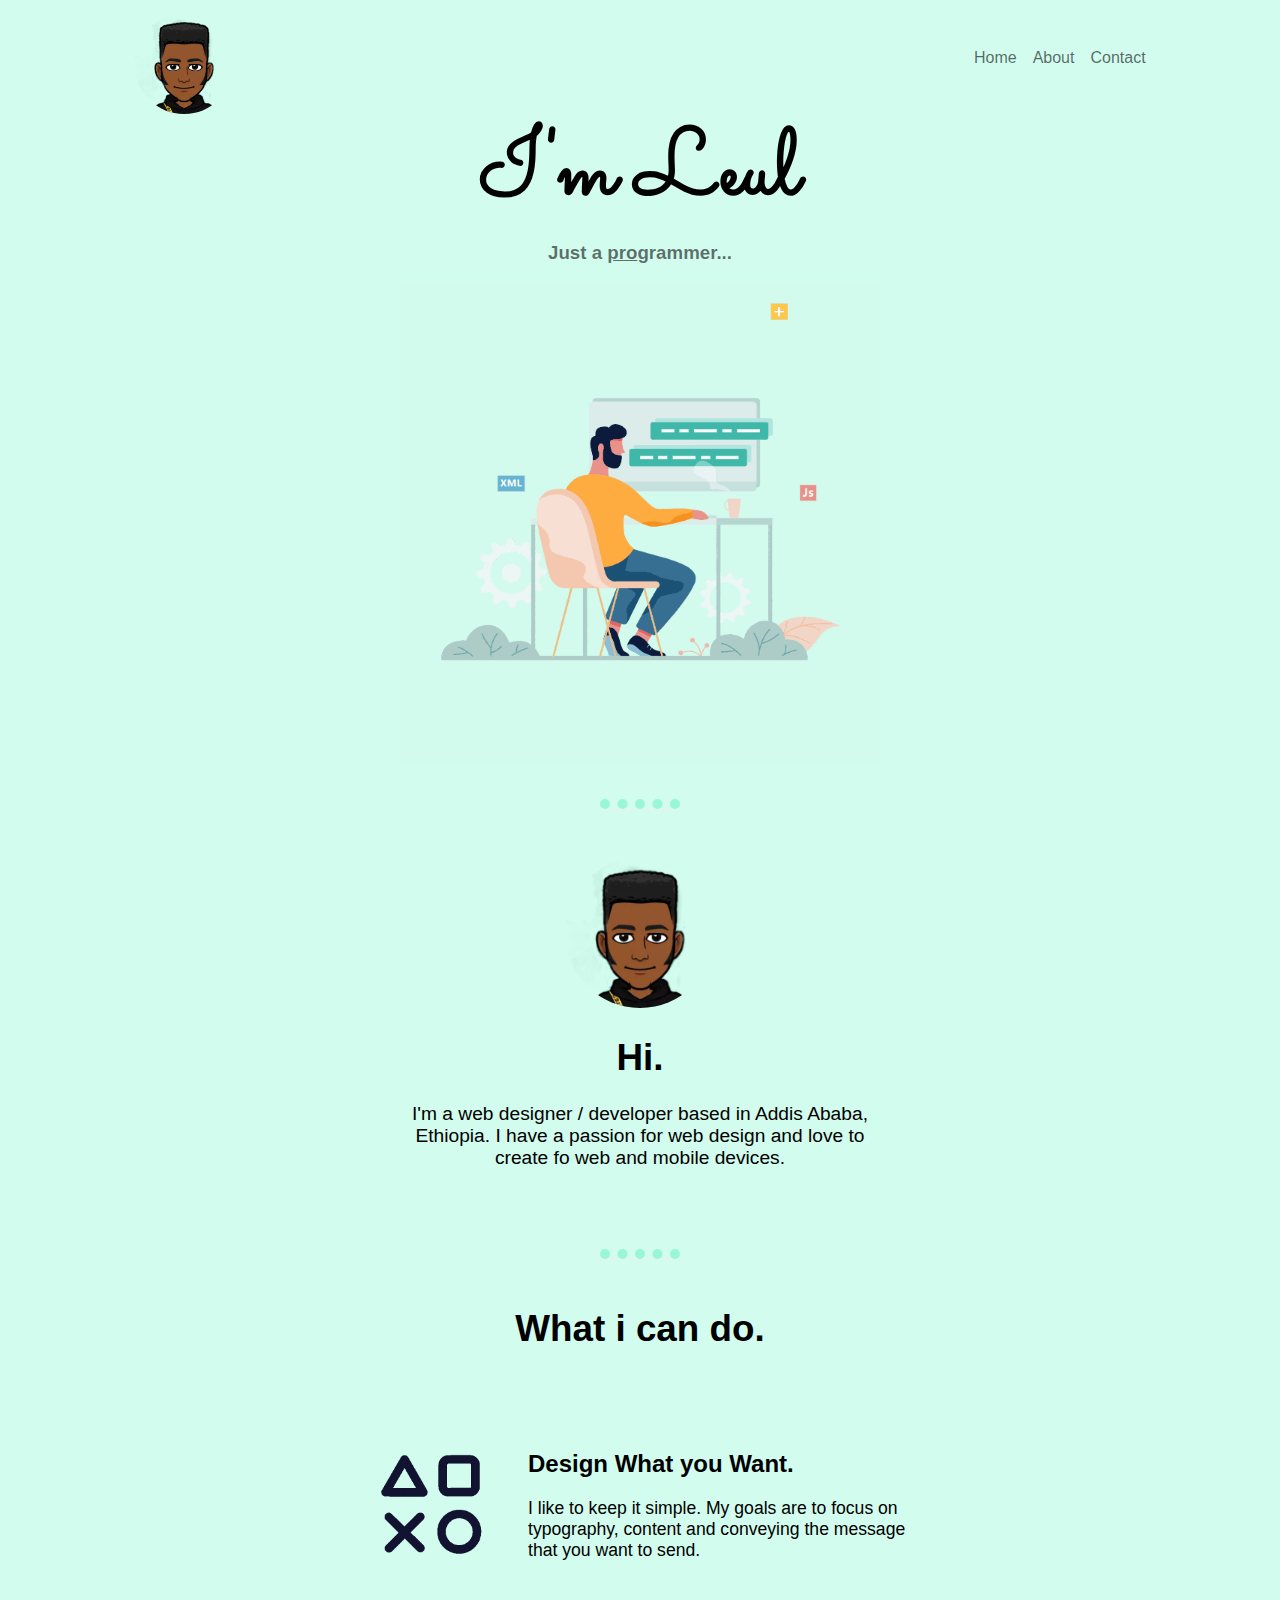
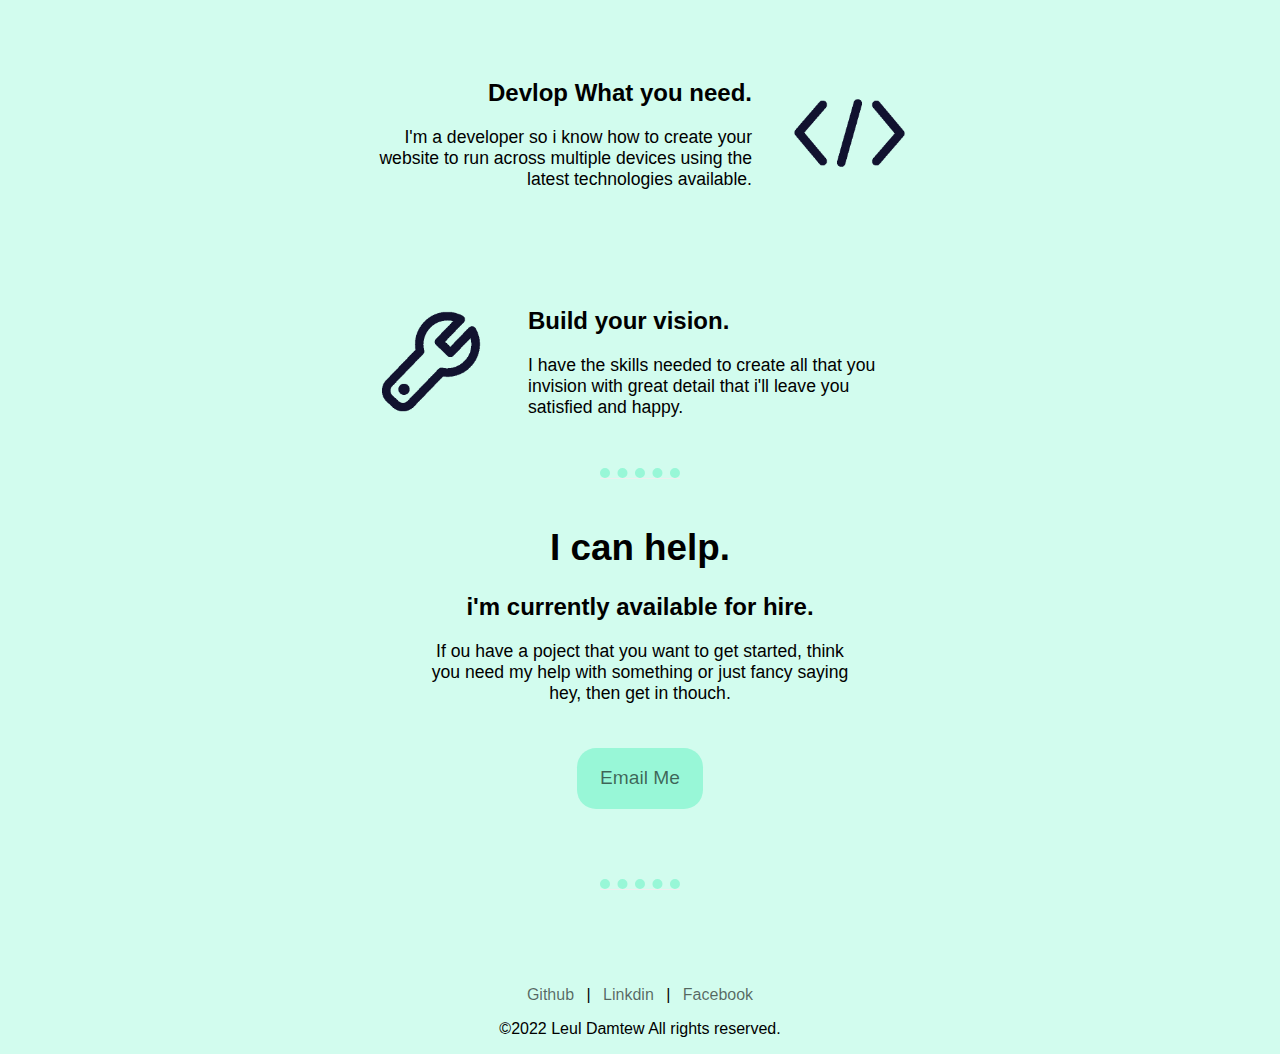
==== index.html @ c2e55e2e "fix text alignments" ====
<!DOCTYPE html>
<html lang="en">
  <head>
    <meta charset="utf-8" />
    <meta name="viewport" content="width=device-width, initial-scale=1.0" />
    <meta
      name="google-site-verification"
      content="QdpVJUfgln_Gdd2SexXveYf1xiCQ2ECX9qCUxyMStCs"
    />
    <meta name="description" content="Leul damtew" />
    <meta name="description" content="Portfolio" />
    <link rel="shortcut icon" href="assets/images/avatar.png" type="image/x-icon" />
    <title>Leul D.</title>
    <!-- Google Fonts -->
    <link
      href="https://fonts.googleapis.com/css2?family=Sacramento&display=block"
      rel="stylesheet"
    />
    <link rel="stylesheet" href="css/styles.css" />
  </head>

  <body>
    <header id="home">
      <nav class="navbar">
        <a class="logo" href="#about"
          ><img
            class="avatar"
            src="assets/images/avatar.webp"
            alt="Avatar Image"
            width="100"
            height="100"
        /></a>
        <div class="menu-icon">
          <img id="toggle" src="assets/icons/menu.svg" alt="Menu icon" />
        </div>

        <div class="nav-menu">
          <ul class="nav-links">
            <li class="nav-link"><a href="#home">Home</a></li>
            <li class="nav-link"><a href="#about">About</a></li>
            <li class="nav-link"><a href="#contact">Contact</a></li>
          </ul>
        </div>
        <!-- Mobile navigation -->
        <div class="mobile-menu">
          <img class="close" src="assets/icons/close.svg" alt="Close menu icon" />
          <ul>
            <li class="nav-link"><a tabindex="-1" href="#home">Home</a></li>
            <li class="nav-link"><a tabindex="-1" href="#about">About</a></li>
            <li class="nav-link"><a tabindex="-1" href="#contact">Contact</a></li>
          </ul>
        </div>
      </nav>
    </header>
    <div class="scroll-up">
      <a href="#home">
        <svg xmlns="http://www.w3.org/2000/svg" viewBox="0 0 448 512">
          <!--! Font Awesome Pro 6.0.0 by @fontawesome - https://fontawesome.com License - https://fontawesome.com/license (Commercial License) Copyright 2022 Fonticons, Inc. -->
          <path
            d="M384 32H64C28.65 32 0 60.65 0 96v320c0 35.34 28.65 64 64 64h320c35.35 0 64-28.66 64-64V96C448 60.65 419.3 32 384 32zM349.1 305.6C346.2 314.3 337.5 320 328 320h-208c-9.531 0-18.19-5.656-22-14.41C94.19 296.8 95.91 286.7 102.4 279.7l104-112c9.125-9.75 26.06-9.75 35.19 0l104 112C352.1 286.7 353.8 296.8 349.1 305.6z"
          /></svg
      ></a>
    </div>
    <div class="main">
      <section id="intro">
        <h1 class="title">I'm Leul</h1>
        <h3 class="sub-title">Just a <span class="pro">pro</span>grammer...</h3>
        <div data-aos="fade">
          <img
            class="p-anim"
            src="assets/animations/pro.gif"
            alt="Programmer Animation"
          />
        </div>
      </section>

      <hr />

      <section id="about">
        <img
          class="avatar"
          src="assets/images/avatar.webp"
          alt="Avatar Image"
          width="150"
        />
        <h1>Hi.</h1>
        <p>
          I'm a web designer / developer based in Addis Ababa, Ethiopia. I have a
          passion for web design and love to create fo web and mobile devices.
        </p>
      </section>
      <hr />
      <section id="sevices">
        <h1>What i can do.</h1>
        <div class="card">
          <img
            class="card-img"
            src="assets/animations/create.gif"
            alt="Design icon"
          />
          <div class="cad-info">
            <h2>Design What you Want.</h2>
            <p class="card-desc">
              I like to keep it simple. My goals are to focus on typography, content
              and conveying the message that you want to send.
            </p>
          </div>
        </div>

        <div class="card reverse">
          <img
            class="card-img"
            src="assets/animations/code.gif"
            alt="Develop icon"
          />
          <div class="cad-info">
            <h2>Devlop What you need.</h2>
            <p class="card-desc">
              I'm a developer so i know how to create your website to run across
              multiple devices using the latest technologies available.
            </p>
          </div>
        </div>
        <div class="card">
          <img
            class="card-img"
            src="assets/animations/design.gif"
            alt="Design icon"
          />
          <div class="cad-info">
            <h2>Build your vision.</h2>
            <p class="card-desc">
              I have the skills needed to create all that you invision with great
              detail that i'll leave you satisfied and happy.
            </p>
          </div>
        </div>
      </section>

      <hr />

      <section id="contact">
        <h1>I can help.</h1>
        <h2>i'm currently available for hire.</h2>
        <p>
          If ou have a poject that you want to get started, think you need my help
          with something or just fancy saying hey, then get in thouch.
        </p>
        <button class="e-btn">
          <a href="mailto:leuldamtew@yahoo.com">Email Me</a>
        </button>
      </section>
    </div>

    <hr />

    <!-- Footer -->
    <footer id="footer">
      <a href="https://github.com/unkld" target="_blank">Github</a> |
      <a href="https://linkedin.com/in/leul-damtew-unkld" target="_blank">Linkdin</a>
      |
      <a href="https://facebook.com/leul.damtew" target="_blank">Facebook</a>
      <p>©2022 <span>Leul Damtew</span> All rights reserved.</p>
    </footer>
    <script src="app.js"></script>
  </body>
</html>
---- css/styles.css ----
html {
  scroll-behavior: smooth;
  overflow-x: hidden;
}
body {
  font-family: sans-serif;
  background-color: #d2fcee;
  text-align: center;
}
body::-webkit-scrollbar {
  width: 0.6rem;
}

body::-webkit-scrollbar-track {
  background: #1e1e24;
}

body::-webkit-scrollbar-thumb {
  background: #00fca8;
  border-radius: 10px;
}
a {
  text-decoration: none;
  color: #00000097;
}
h1 {
  font-size: 2.3rem;
}
hr {
  border-top: #98f7d7 10px dotted;
  border-left: 0;
  border-right: 0;
  width: 5rem;
  margin: 2em auto 3em;
}

.scroll-up {
  position: fixed;
  display: none;
  bottom: 2em;
  right: 2em;
  width: 2.5rem;
  height: 2.5rem;
  background-color: #d2fcee;
}

/* Header Styles */

.logo {
  margin-top: 1em;
}
.navbar {
  display: flex;
  background-color: #d2fcee;
  justify-content: space-between;
  align-items: center;
  max-width: 80%;
  margin: 0 auto;
  height: 11vh;
}

.nav-links {
  list-style: none;
  display: flex;
  gap: 1em;
}

.nav-link {
  font-weight: 500;
}
.nav-link a:hover {
  color: #30ad84;
}
.menu-icon {
  display: none;
  width: 40px;
  height: 40px;
  cursor: pointer;
}
.mobile-menu {
  position: fixed;
  display: flex;
  flex-direction: column;
  background-color: #d2fcee;
  width: 0;
  right: 0;
  top: 0;
  height: 100%;
  transition: 0.5s;
}
.mobile-menu ul {
  list-style: none;
  padding-left: 5%;
  margin-top: 5em;
}

.mobile-menu li {
  padding-top: 1.2em;
  font-size: larger;
  font-weight: bold;
}
.mobile-menu a {
  color: black;
}
.close {
  position: absolute;
  width: 25%;
  right: 1em;
  top: 1.3em;
  cursor: pointer;
}
.avatar {
  background-color: #d2fcee;
  border-radius: 100%;
}
/* Intro Section styles */

.title {
  font-family: "Sacramento", cursive;
  font-size: 5.8rem;
  margin: 0;
}

.sub-title {
  /* font-family: "Ubuntu", sans-serif; */
  margin-top: 0;
  color: #00000090;
}
.pro {
  text-decoration: underline;
}

.p-anim {
  width: 30em;
}

/* About Section styles */
#about {
  margin: 2em 0 5em;
}

#about p {
  width: 25em;
  margin: 0.3em auto 0;
  font-size: 1.2rem;
}

/* Services Section */

.card {
  display: flex;
  align-items: center;
  justify-content: center;
  gap: 2rem;
  margin-top: 5em;
  text-align: start;
}
.reverse {
  flex-direction: row-reverse;
  text-align: end;
}
.card-img {
  width: 8.2rem;
}
.card-desc {
  width: 22em;
  font-size: 1.1rem;
}

/* contact section styles */

#contact {
  margin: 0em auto 2em;
}

#contact p {
  width: 25em;
  margin: 0.3em auto 0;
  font-size: 1.1rem;
  margin-bottom: 2.5em;
}
.e-btn {
  background-color: #98f7d7;
  padding: 1em 1.2em;
  font-size: 1.2rem;
  border-radius: 1em;
  border-style: unset;
  cursor: pointer;
  margin-bottom: 2em;
}

/* Footer styles */
footer {
  margin: 6em 0 0;
}
footer a {
  margin: 0.5em 0.5em 0;
}
footer a:hover {
  color: #00fca8;
}

@media only screen and (max-width: 900px) {
  .nav-menu {
    display: none;
  }
  .mobile-menu {
    text-align: start;
  }
  .menu-icon {
    display: block;
  }
  .close {
    width: 15%;
  }
  .title {
    margin-top: 1.4em;
  }
  #about p {
    width: 70vw;
    margin: 0.3em auto 0;
    font-size: 1.2rem;
  }
}
@media only screen and (max-width: 600px) {
  h1 {
    font-size: 2em;
  }

  .title {
    font-size: 3rem;
  }
  .p-anim {
    width: 95vw;
  }
  .card {
    flex-direction: column;
    text-align: center;
  }
  .card-desc {
    max-width: 70vw;
  }
  #contact p {
    width: 75vw;
  }
  .scroll-up {
    bottom: 5em;
    width: 2rem;
    height: 2rem;
  }
}
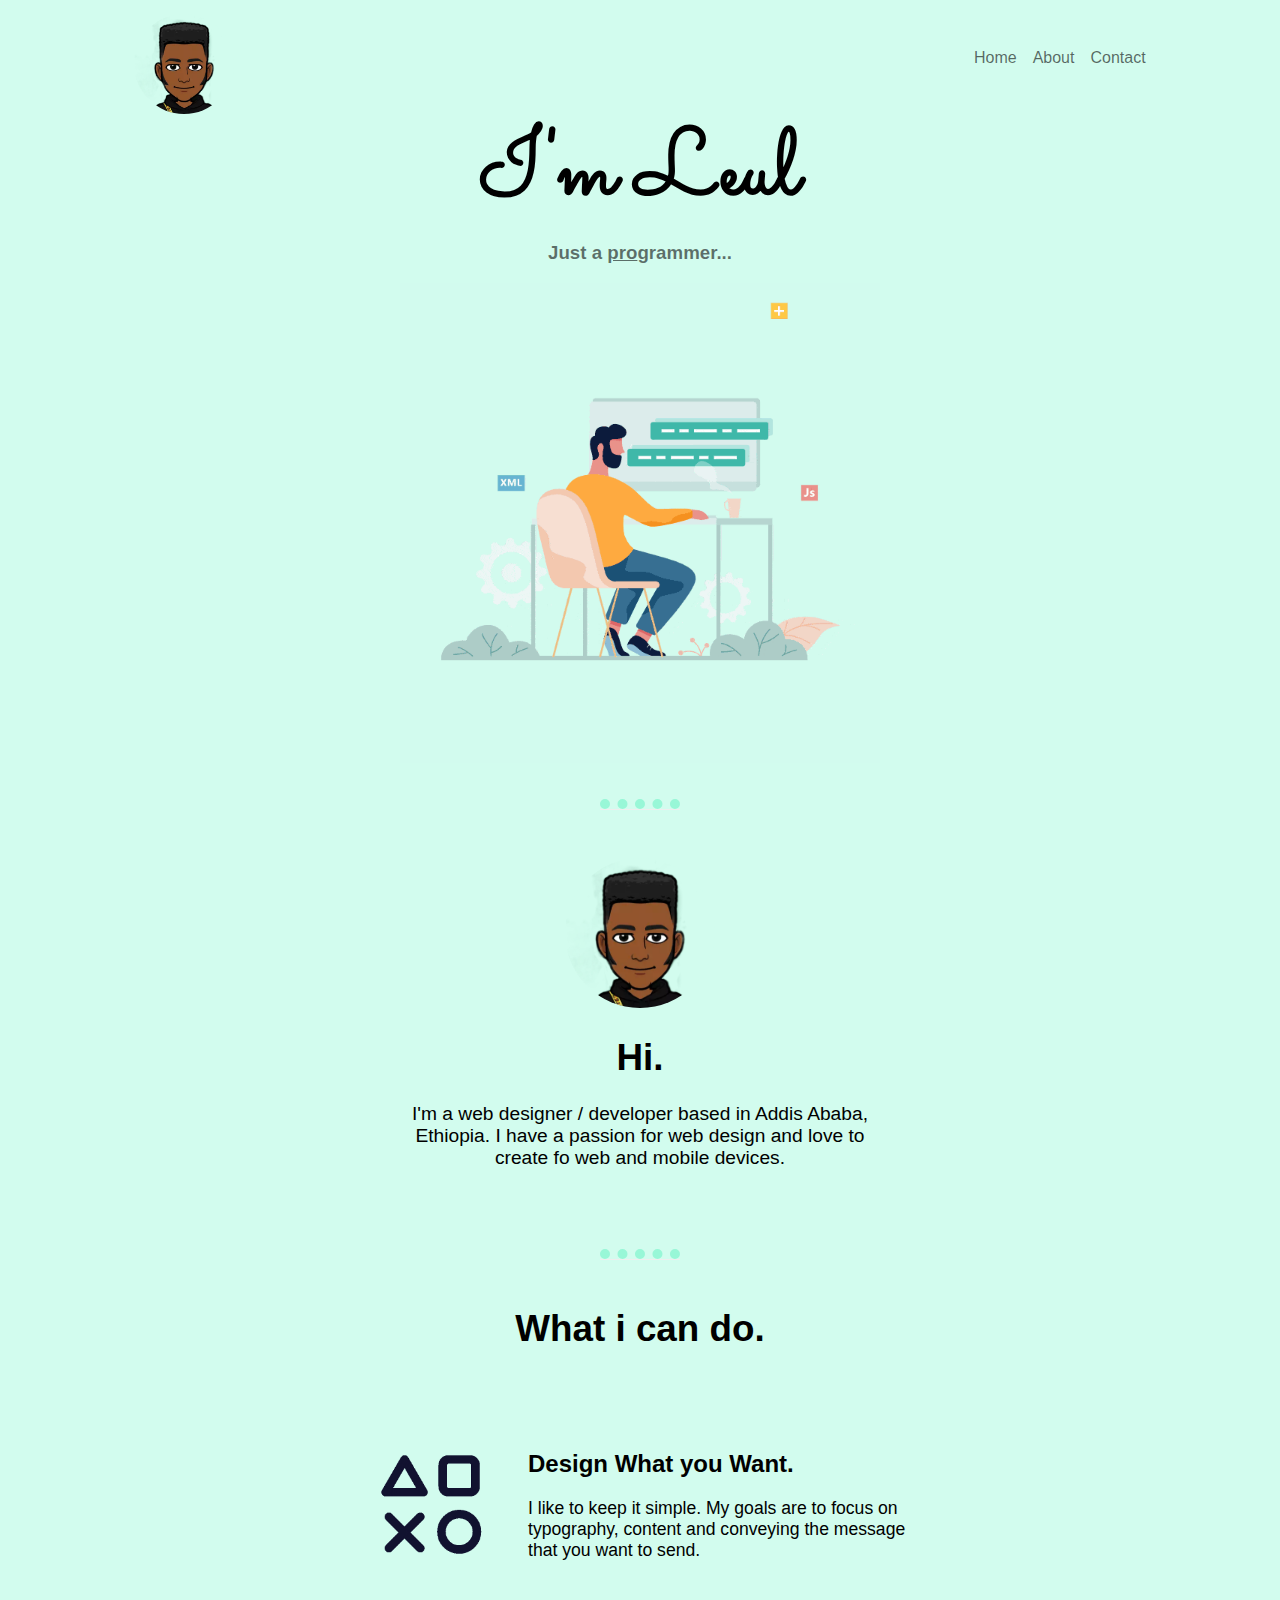
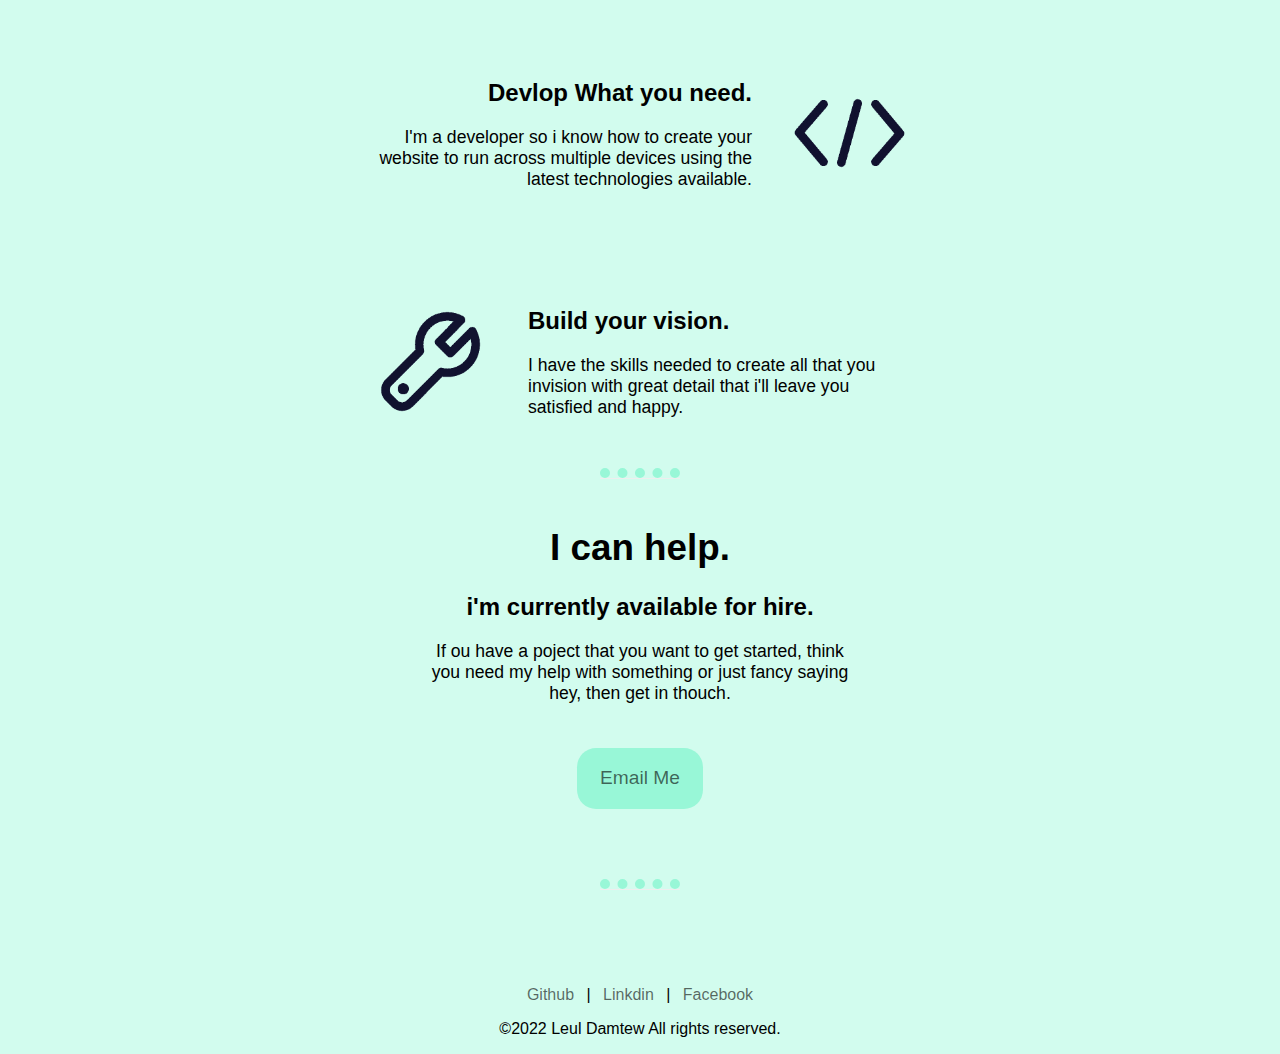
==== commit 26514d10: "fix favicon icon" ====
--- a/index.html
+++ b/index.html
@@ -9,11 +9,11 @@
     />
     <meta name="description" content="Leul damtew" />
     <meta name="description" content="Portfolio" />
-    <link rel="shortcut icon" href="assets/images/avatar.png" type="image/x-icon" />
+    <link rel="shortcut icon" href="assets/images/avatar.webp" type="image/x-icon" />
     <title>Leul D.</title>
     <!-- Google Fonts -->
     <link
-      href="https://fonts.googleapis.com/css2?family=Sacramento&display=block"
+      href="https://fonts.googleapis.com/css2?family=Sacramento&display=swap"
       rel="stylesheet"
     />
     <link rel="stylesheet" href="css/styles.css" />
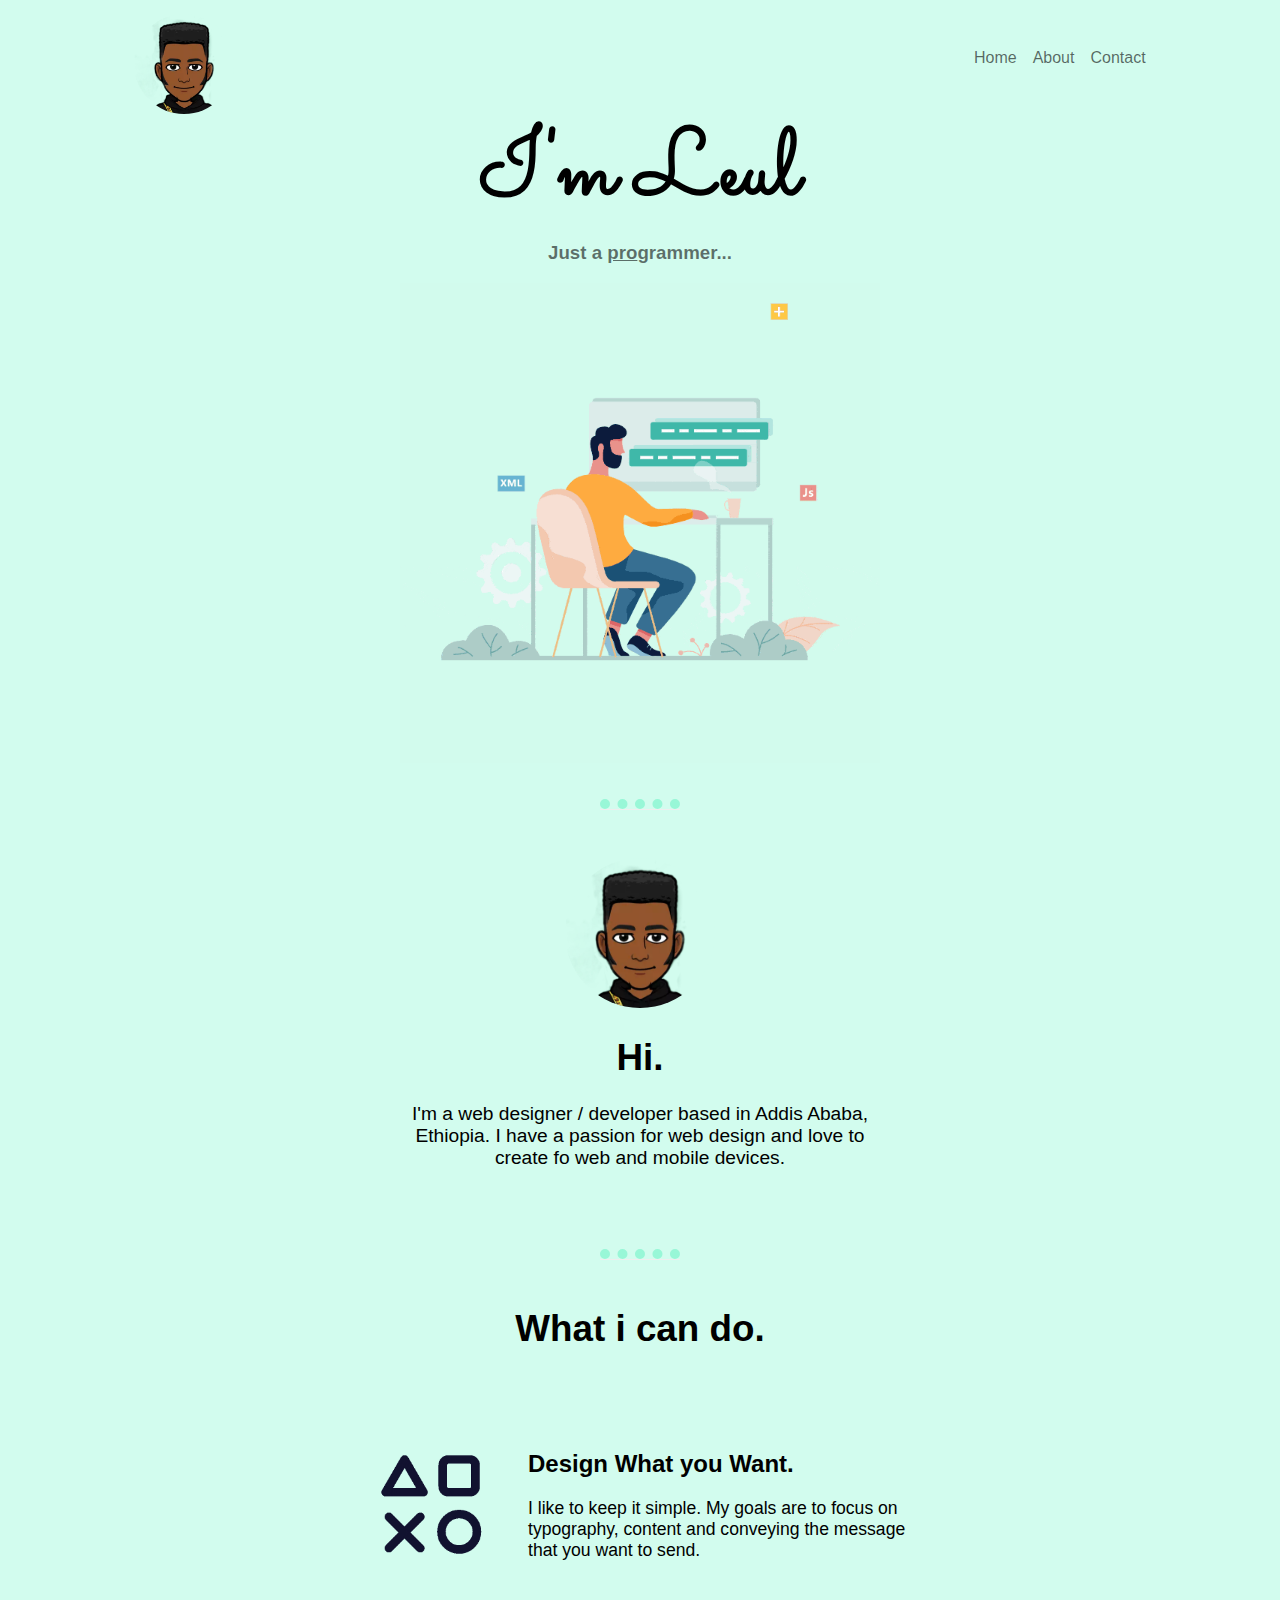
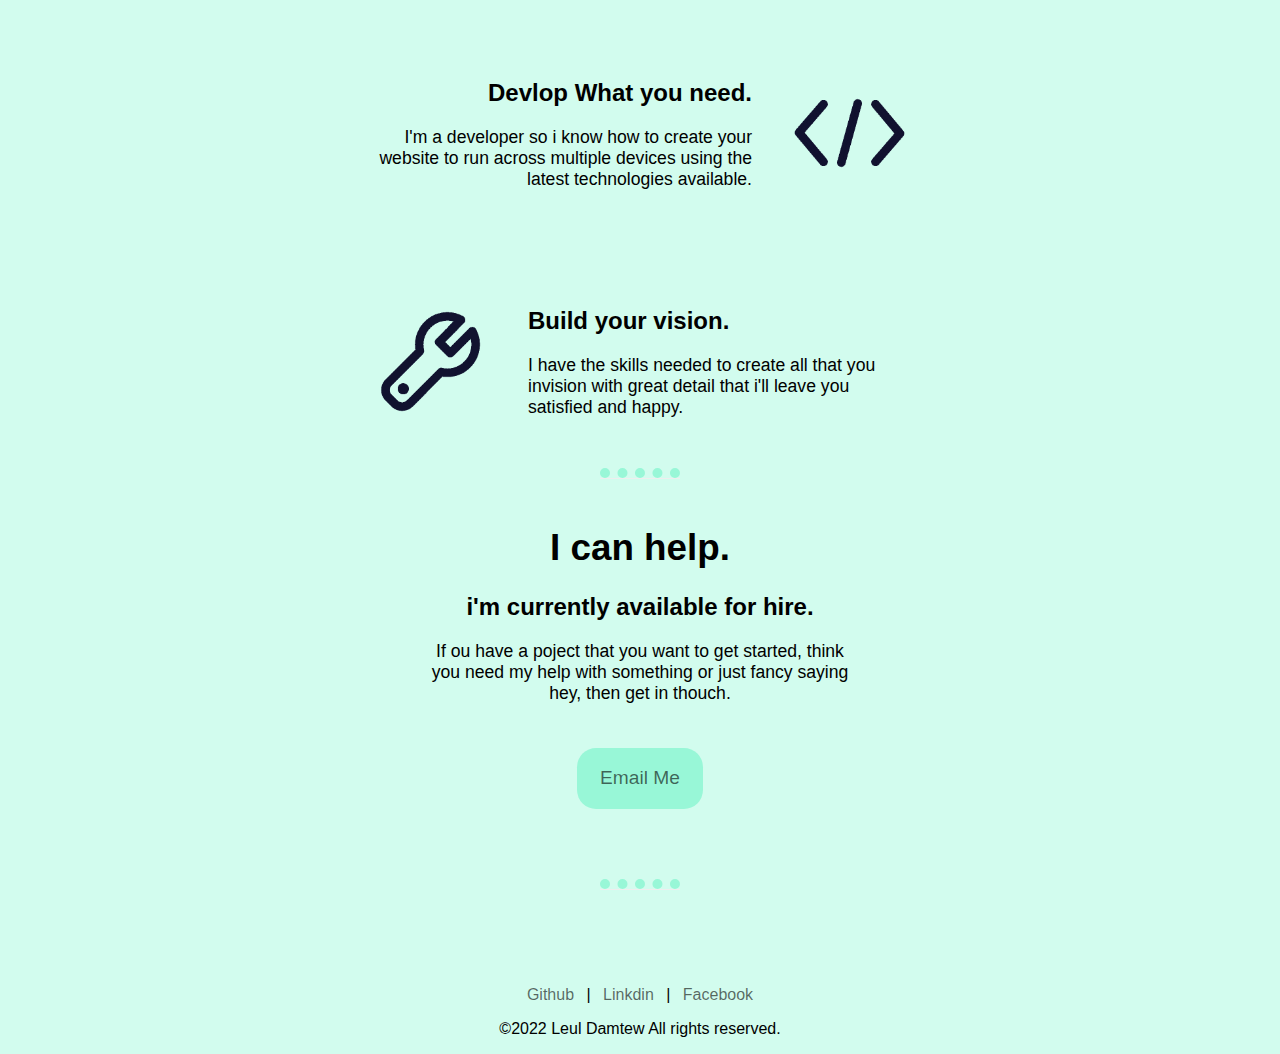
==== commit 341c2f36: "Merge branch 'main' of https://github.com/UNKLD/Portfolio" ====
--- a/index.html
+++ b/index.html
@@ -13,7 +13,7 @@
     <title>Leul D.</title>
     <!-- Google Fonts -->
     <link
-      href="https://fonts.googleapis.com/css2?family=Sacramento&display=swap"
+      href="https://fonts.googleapis.com/css2?family=Sacramento&display=block"
       rel="stylesheet"
     />
     <link rel="stylesheet" href="css/styles.css" />
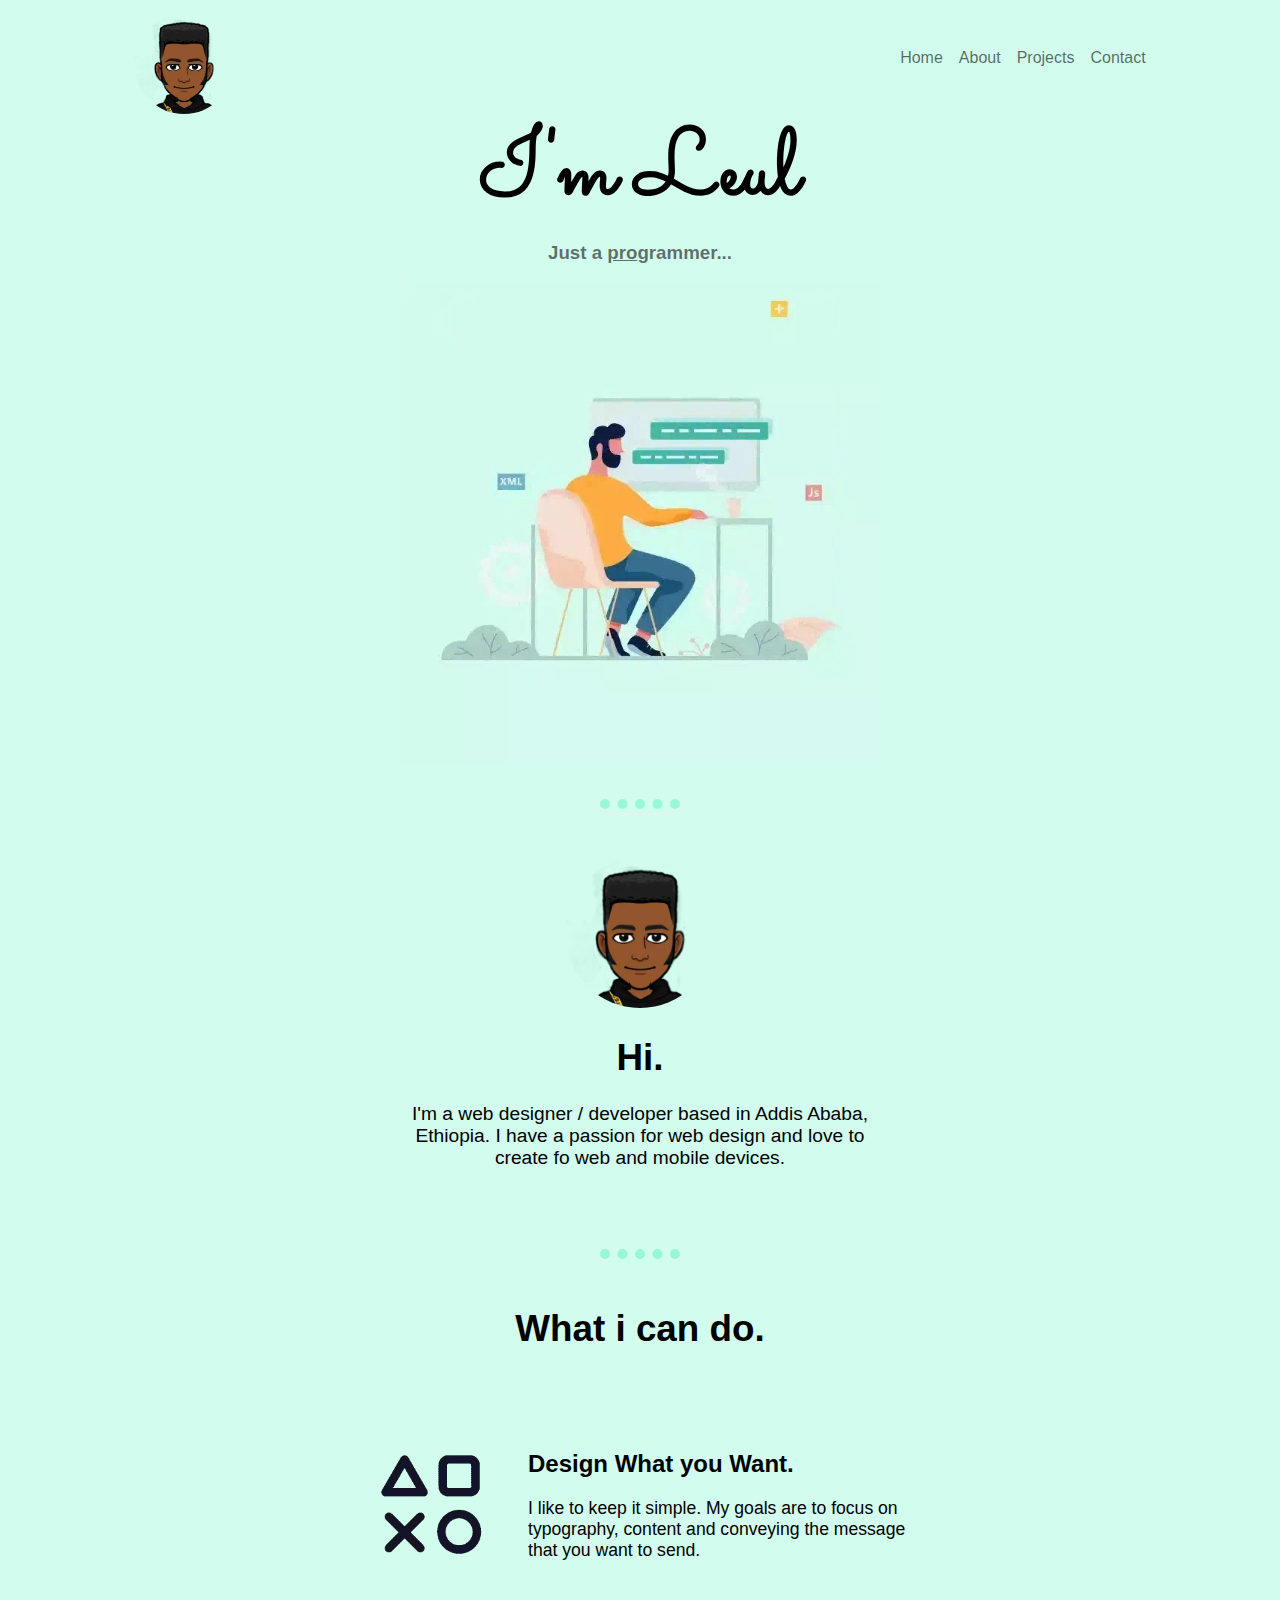
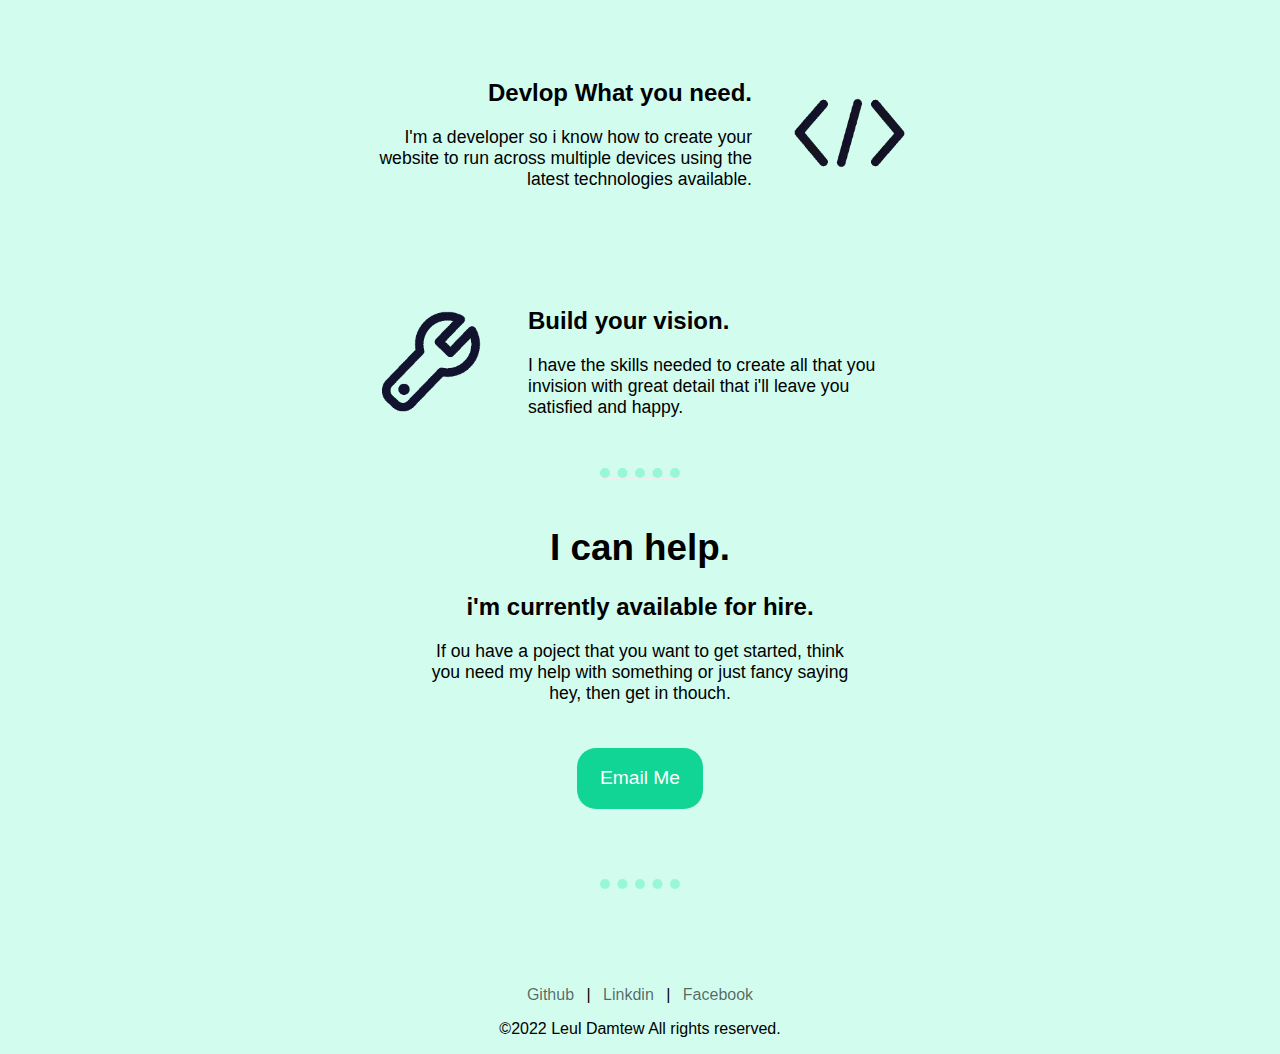
==== commit c38c3954: "optimize animations" ====
--- a/index.html
+++ b/index.html
@@ -38,6 +38,7 @@
           <ul class="nav-links">
             <li class="nav-link"><a href="#home">Home</a></li>
             <li class="nav-link"><a href="#about">About</a></li>
+            <li class="nav-link"><a href="#about">Projects</a></li>
             <li class="nav-link"><a href="#contact">Contact</a></li>
           </ul>
         </div>
@@ -47,6 +48,7 @@
           <ul>
             <li class="nav-link"><a tabindex="-1" href="#home">Home</a></li>
             <li class="nav-link"><a tabindex="-1" href="#about">About</a></li>
+            <li class="nav-link"><a tabindex="-1" href="#about">Projects</a></li>
             <li class="nav-link"><a tabindex="-1" href="#contact">Contact</a></li>
           </ul>
         </div>
@@ -68,7 +70,7 @@
         <div data-aos="fade">
           <img
             class="p-anim"
-            src="assets/animations/pro.gif"
+            src="assets/animations/pro.webp"
             alt="Programmer Animation"
           />
         </div>
@@ -95,7 +97,7 @@
         <div class="card">
           <img
             class="card-img"
-            src="assets/animations/create.gif"
+            src="assets/animations/create.webp"
             alt="Design icon"
           />
           <div class="cad-info">
@@ -110,7 +112,7 @@
         <div class="card reverse">
           <img
             class="card-img"
-            src="assets/animations/code.gif"
+            src="assets/animations/code.webp"
             alt="Develop icon"
           />
           <div class="cad-info">
--- a/css/styles.css
+++ b/css/styles.css
@@ -180,7 +180,7 @@
   margin-bottom: 2.5em;
 }
 .e-btn {
-  background-color: #98f7d7;
+  background-color: #10d594;
   padding: 1em 1.2em;
   font-size: 1.2rem;
   border-radius: 1em;
@@ -189,6 +189,11 @@
   margin-bottom: 2em;
 }
 
+.e-btn a{
+  color: white;
+
+}
+
 /* Footer styles */
 footer {
   margin: 6em 0 0;
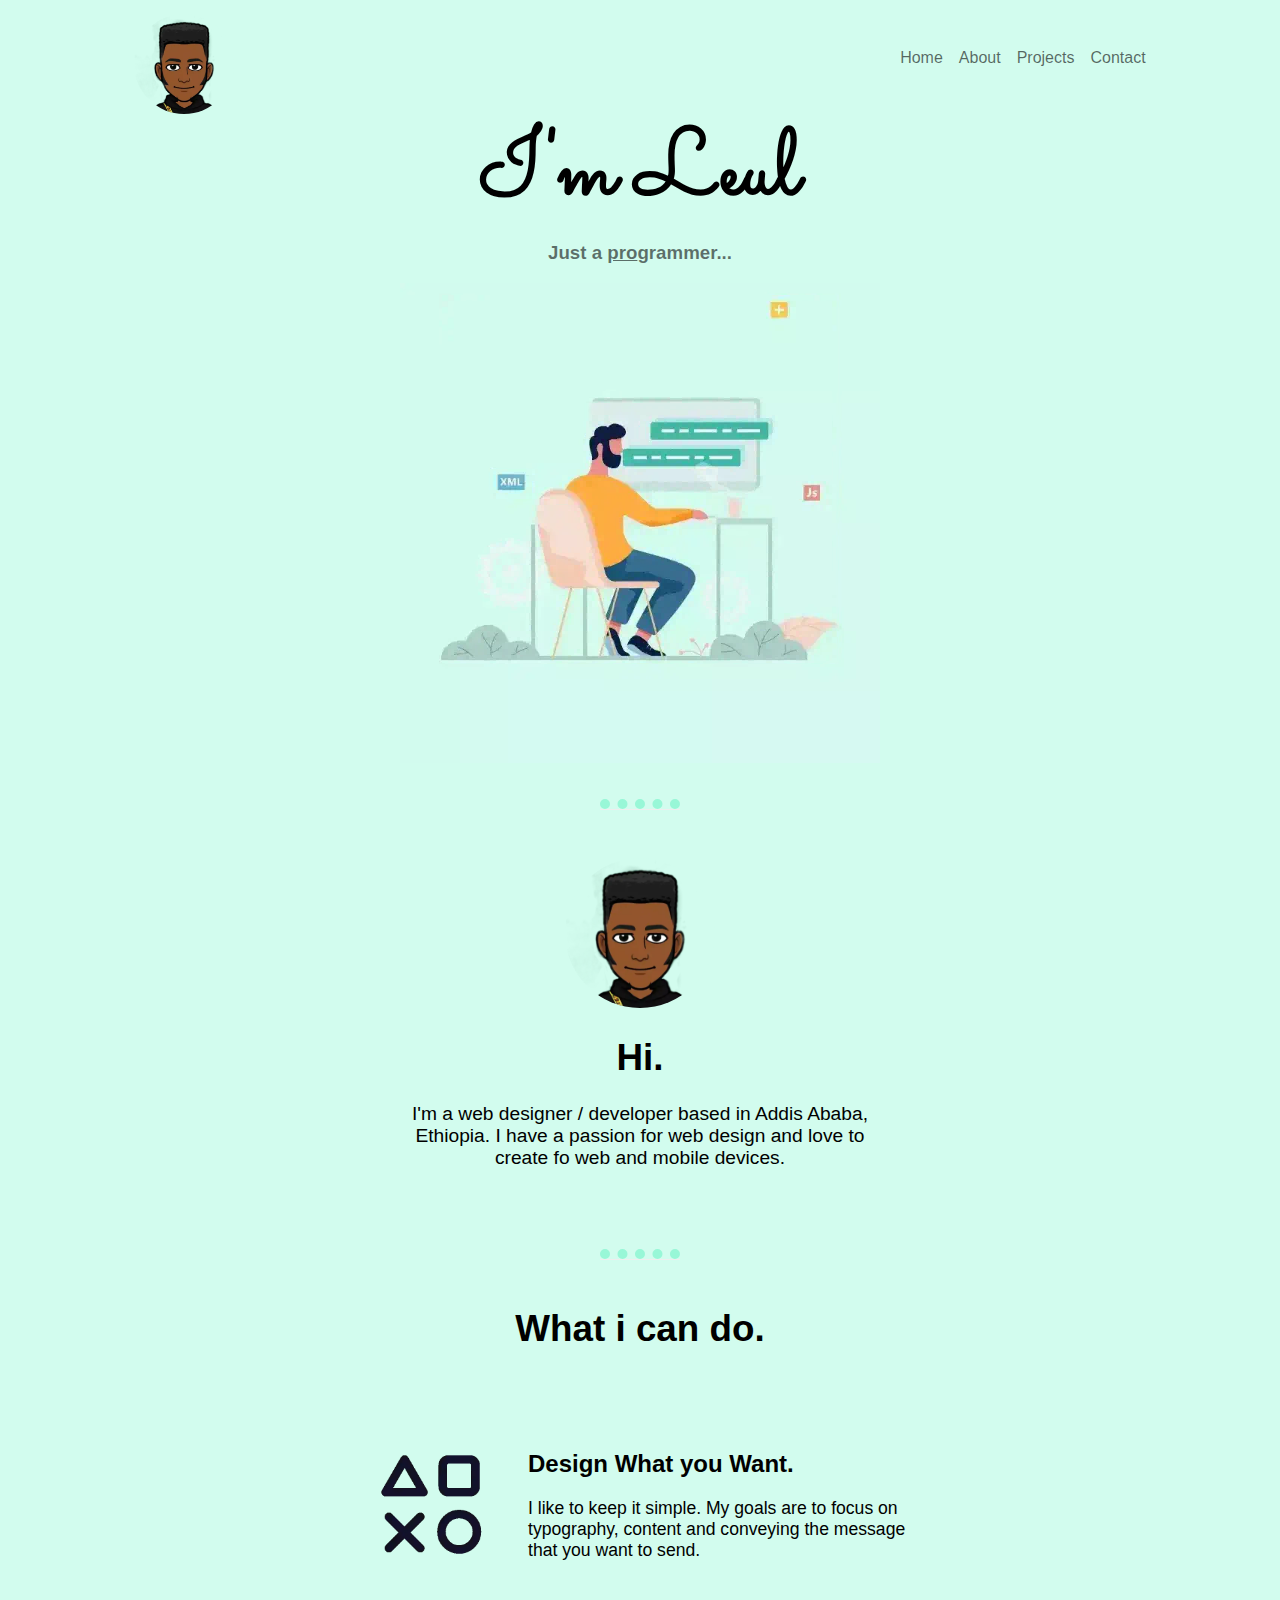
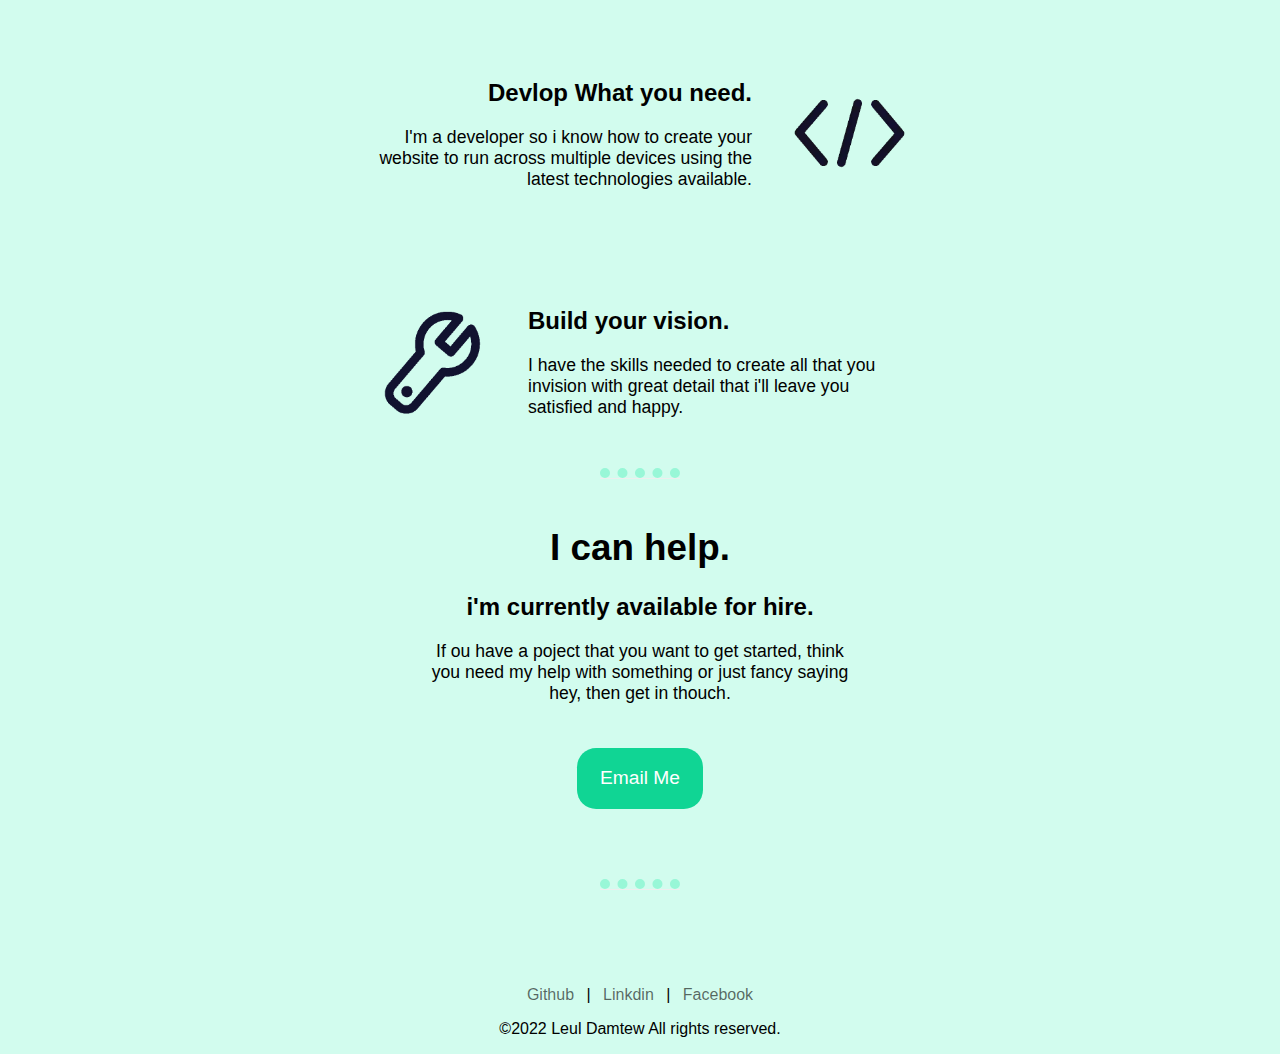
==== commit b59e1d57: "add projects page" ====
--- a/index.html
+++ b/index.html
@@ -38,7 +38,7 @@
           <ul class="nav-links">
             <li class="nav-link"><a href="#home">Home</a></li>
             <li class="nav-link"><a href="#about">About</a></li>
-            <li class="nav-link"><a href="#about">Projects</a></li>
+            <li class="nav-link"><a href="projects.html">Projects</a></li>
             <li class="nav-link"><a href="#contact">Contact</a></li>
           </ul>
         </div>
@@ -48,7 +48,9 @@
           <ul>
             <li class="nav-link"><a tabindex="-1" href="#home">Home</a></li>
             <li class="nav-link"><a tabindex="-1" href="#about">About</a></li>
-            <li class="nav-link"><a tabindex="-1" href="#about">Projects</a></li>
+            <li class="nav-link">
+              <a tabindex="-1" href="projects.html">Projects</a>
+            </li>
             <li class="nav-link"><a tabindex="-1" href="#contact">Contact</a></li>
           </ul>
         </div>
@@ -63,7 +65,7 @@
           /></svg
       ></a>
     </div>
-    <div class="main">
+    <main class="main">
       <section id="intro">
         <h1 class="title">I'm Leul</h1>
         <h3 class="sub-title">Just a <span class="pro">pro</span>grammer...</h3>
@@ -152,7 +154,7 @@
           <a href="mailto:leuldamtew@yahoo.com">Email Me</a>
         </button>
       </section>
-    </div>
+    </main>
 
     <hr />
 
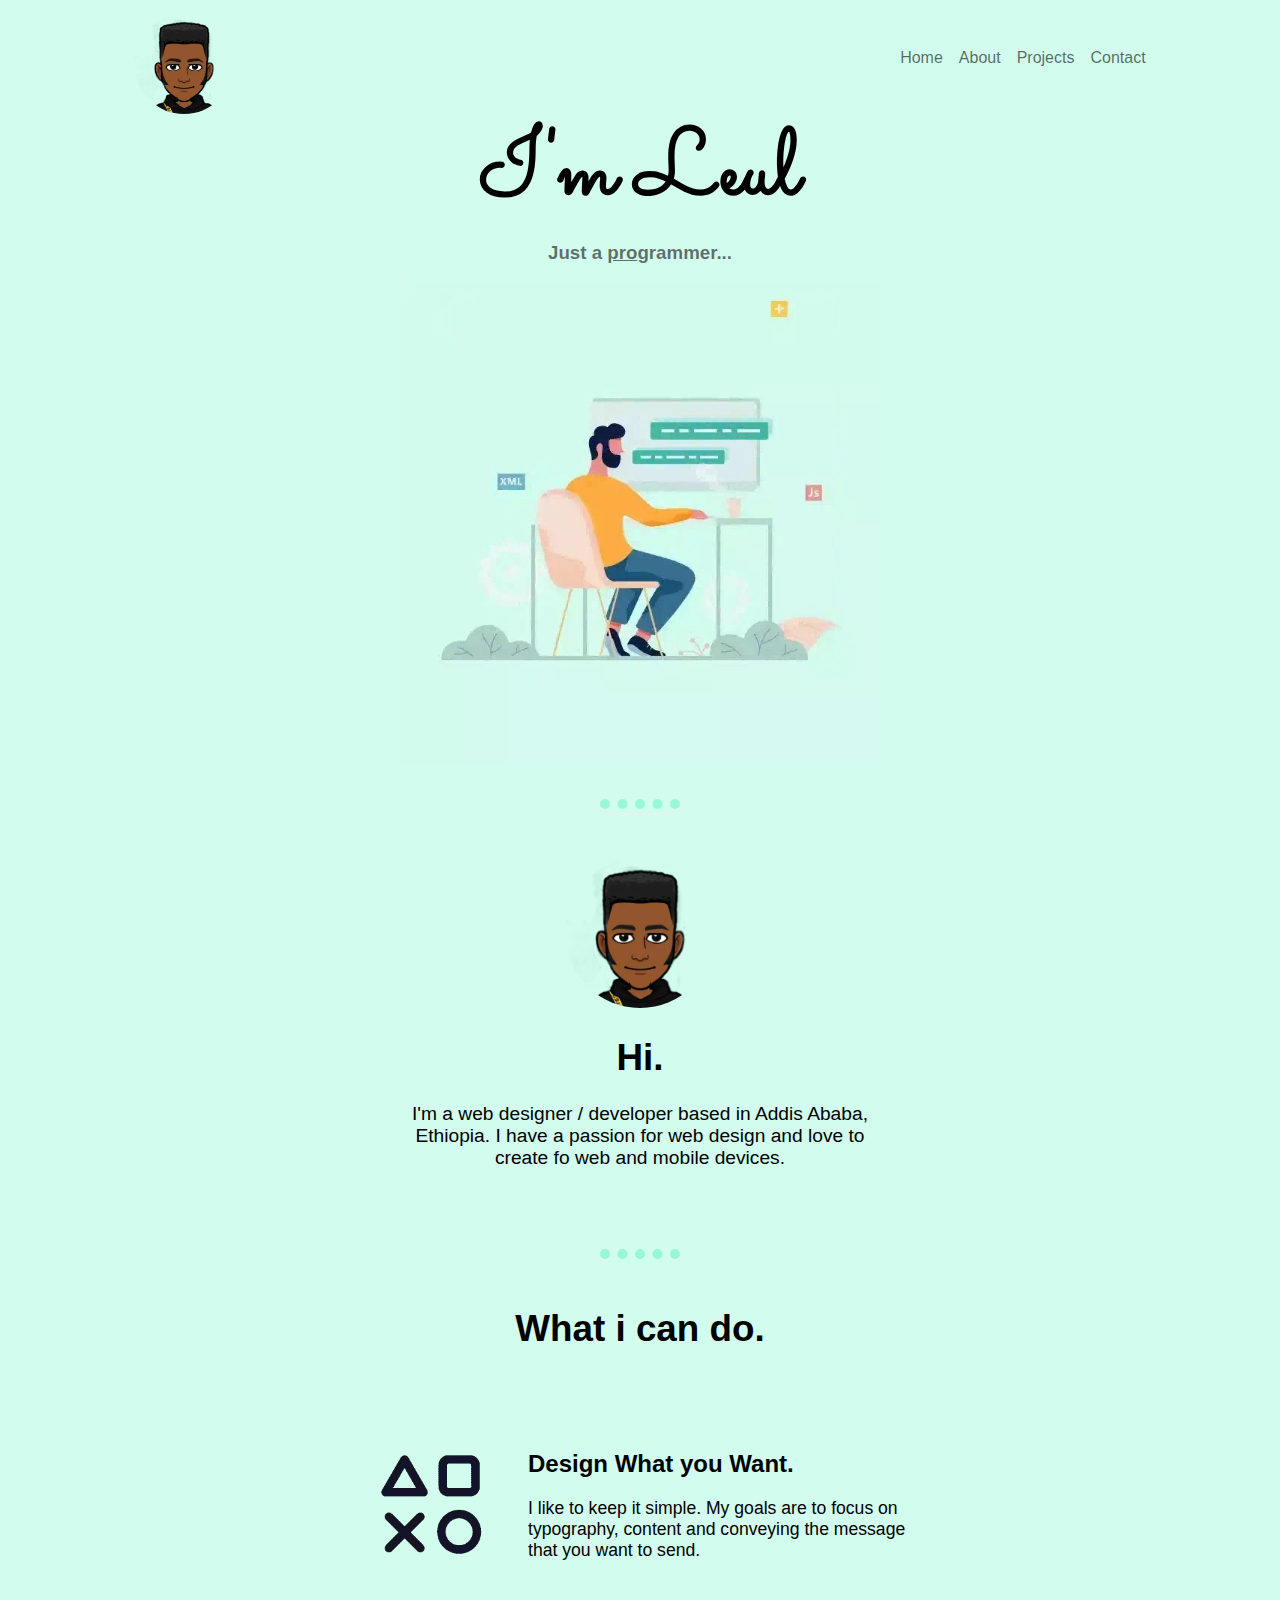
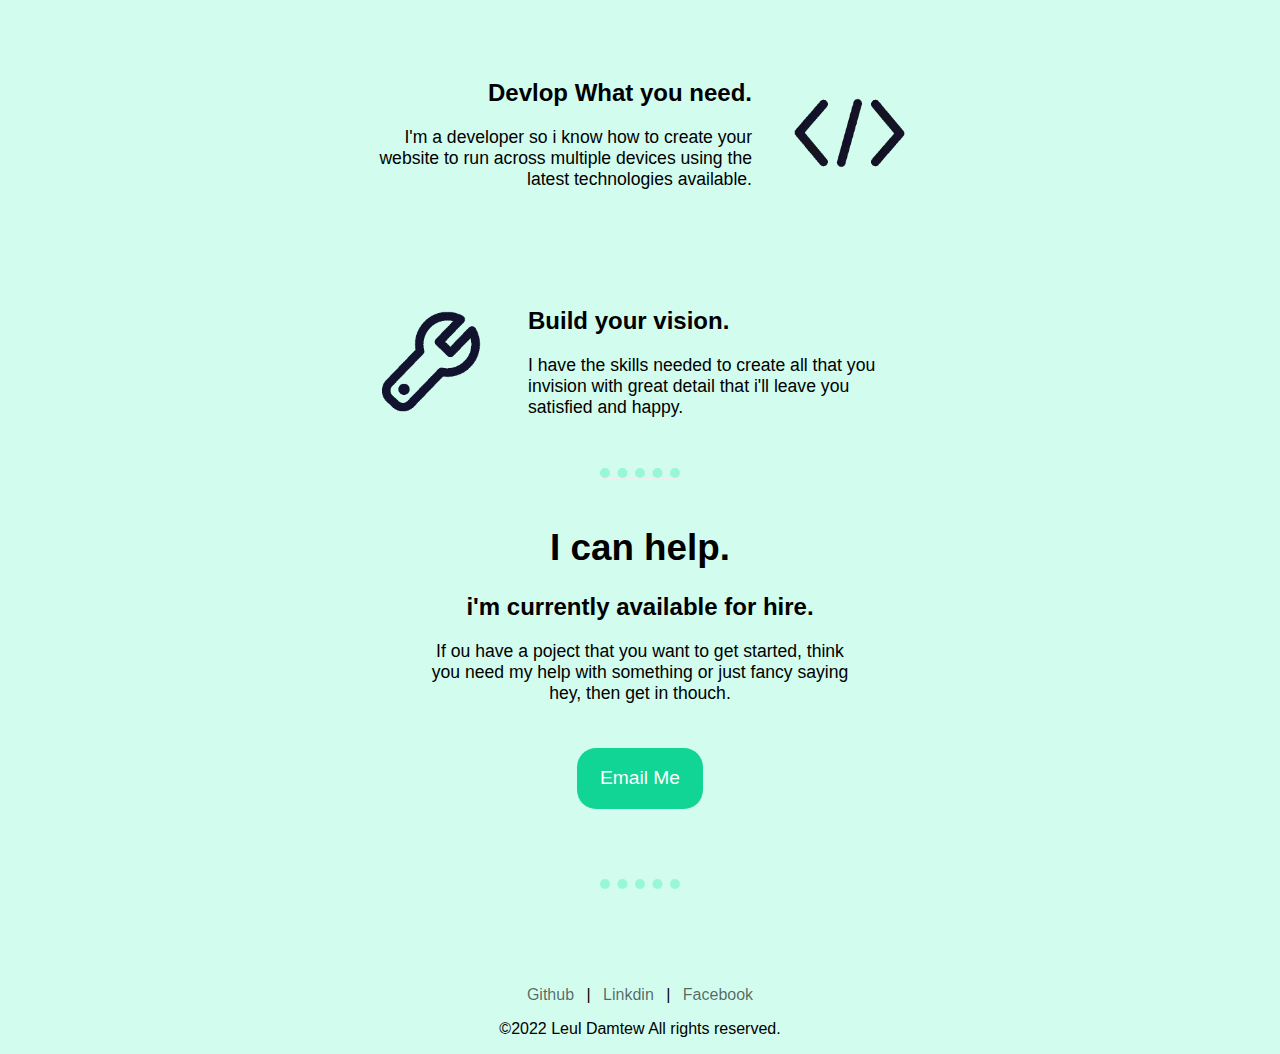
==== commit 2e63aef4: "updated changes" ====
--- a/index.html
+++ b/index.html
@@ -1,171 +1,171 @@
-<!DOCTYPE html>
-<html lang="en">
-  <head>
-    <meta charset="utf-8" />
-    <meta name="viewport" content="width=device-width, initial-scale=1.0" />
-    <meta
-      name="google-site-verification"
-      content="QdpVJUfgln_Gdd2SexXveYf1xiCQ2ECX9qCUxyMStCs"
-    />
-    <meta name="description" content="Leul damtew" />
-    <meta name="description" content="Portfolio" />
-    <link rel="shortcut icon" href="assets/images/avatar.webp" type="image/x-icon" />
-    <title>Leul D.</title>
-    <!-- Google Fonts -->
-    <link
-      href="https://fonts.googleapis.com/css2?family=Sacramento&display=block"
-      rel="stylesheet"
-    />
-    <link rel="stylesheet" href="css/styles.css" />
-  </head>
-
-  <body>
-    <header id="home">
-      <nav class="navbar">
-        <a class="logo" href="#about"
-          ><img
-            class="avatar"
-            src="assets/images/avatar.webp"
-            alt="Avatar Image"
-            width="100"
-            height="100"
-        /></a>
-        <div class="menu-icon">
-          <img id="toggle" src="assets/icons/menu.svg" alt="Menu icon" />
-        </div>
-
-        <div class="nav-menu">
-          <ul class="nav-links">
-            <li class="nav-link"><a href="#home">Home</a></li>
-            <li class="nav-link"><a href="#about">About</a></li>
-            <li class="nav-link"><a href="projects.html">Projects</a></li>
-            <li class="nav-link"><a href="#contact">Contact</a></li>
-          </ul>
-        </div>
-        <!-- Mobile navigation -->
-        <div class="mobile-menu">
-          <img class="close" src="assets/icons/close.svg" alt="Close menu icon" />
-          <ul>
-            <li class="nav-link"><a tabindex="-1" href="#home">Home</a></li>
-            <li class="nav-link"><a tabindex="-1" href="#about">About</a></li>
-            <li class="nav-link">
-              <a tabindex="-1" href="projects.html">Projects</a>
-            </li>
-            <li class="nav-link"><a tabindex="-1" href="#contact">Contact</a></li>
-          </ul>
-        </div>
-      </nav>
-    </header>
-    <div class="scroll-up">
-      <a href="#home">
-        <svg xmlns="http://www.w3.org/2000/svg" viewBox="0 0 448 512">
-          <!--! Font Awesome Pro 6.0.0 by @fontawesome - https://fontawesome.com License - https://fontawesome.com/license (Commercial License) Copyright 2022 Fonticons, Inc. -->
-          <path
-            d="M384 32H64C28.65 32 0 60.65 0 96v320c0 35.34 28.65 64 64 64h320c35.35 0 64-28.66 64-64V96C448 60.65 419.3 32 384 32zM349.1 305.6C346.2 314.3 337.5 320 328 320h-208c-9.531 0-18.19-5.656-22-14.41C94.19 296.8 95.91 286.7 102.4 279.7l104-112c9.125-9.75 26.06-9.75 35.19 0l104 112C352.1 286.7 353.8 296.8 349.1 305.6z"
-          /></svg
-      ></a>
-    </div>
-    <main class="main">
-      <section id="intro">
-        <h1 class="title">I'm Leul</h1>
-        <h3 class="sub-title">Just a <span class="pro">pro</span>grammer...</h3>
-        <div data-aos="fade">
-          <img
-            class="p-anim"
-            src="assets/animations/pro.webp"
-            alt="Programmer Animation"
-          />
-        </div>
-      </section>
-
-      <hr />
-
-      <section id="about">
-        <img
-          class="avatar"
-          src="assets/images/avatar.webp"
-          alt="Avatar Image"
-          width="150"
-        />
-        <h1>Hi.</h1>
-        <p>
-          I'm a web designer / developer based in Addis Ababa, Ethiopia. I have a
-          passion for web design and love to create fo web and mobile devices.
-        </p>
-      </section>
-      <hr />
-      <section id="sevices">
-        <h1>What i can do.</h1>
-        <div class="card">
-          <img
-            class="card-img"
-            src="assets/animations/create.webp"
-            alt="Design icon"
-          />
-          <div class="cad-info">
-            <h2>Design What you Want.</h2>
-            <p class="card-desc">
-              I like to keep it simple. My goals are to focus on typography, content
-              and conveying the message that you want to send.
-            </p>
-          </div>
-        </div>
-
-        <div class="card reverse">
-          <img
-            class="card-img"
-            src="assets/animations/code.webp"
-            alt="Develop icon"
-          />
-          <div class="cad-info">
-            <h2>Devlop What you need.</h2>
-            <p class="card-desc">
-              I'm a developer so i know how to create your website to run across
-              multiple devices using the latest technologies available.
-            </p>
-          </div>
-        </div>
-        <div class="card">
-          <img
-            class="card-img"
-            src="assets/animations/design.gif"
-            alt="Design icon"
-          />
-          <div class="cad-info">
-            <h2>Build your vision.</h2>
-            <p class="card-desc">
-              I have the skills needed to create all that you invision with great
-              detail that i'll leave you satisfied and happy.
-            </p>
-          </div>
-        </div>
-      </section>
-
-      <hr />
-
-      <section id="contact">
-        <h1>I can help.</h1>
-        <h2>i'm currently available for hire.</h2>
-        <p>
-          If ou have a poject that you want to get started, think you need my help
-          with something or just fancy saying hey, then get in thouch.
-        </p>
-        <button class="e-btn">
-          <a href="mailto:leuldamtew@yahoo.com">Email Me</a>
-        </button>
-      </section>
-    </main>
-
-    <hr />
-
-    <!-- Footer -->
-    <footer id="footer">
-      <a href="https://github.com/unkld" target="_blank">Github</a> |
-      <a href="https://linkedin.com/in/leul-damtew-unkld" target="_blank">Linkdin</a>
-      |
-      <a href="https://facebook.com/leul.damtew" target="_blank">Facebook</a>
-      <p>©2022 <span>Leul Damtew</span> All rights reserved.</p>
-    </footer>
-    <script src="app.js"></script>
-  </body>
-</html>
+<!DOCTYPE html>
+<html lang="en">
+  <head>
+    <meta charset="utf-8" />
+    <meta name="viewport" content="width=device-width, initial-scale=1.0" />
+    <meta
+      name="google-site-verification"
+      content="QdpVJUfgln_Gdd2SexXveYf1xiCQ2ECX9qCUxyMStCs"
+    />
+    <meta name="description" content="Leul damtew" />
+    <meta name="description" content="Portfolio" />
+    <link rel="shortcut icon" href="assets/images/avatar.webp" type="image/x-icon" />
+    <title>Leul D.</title>
+    <!-- Google Fonts -->
+    <link
+      href="https://fonts.googleapis.com/css2?family=Sacramento&display=block"
+      rel="stylesheet"
+    />
+    <link rel="stylesheet" href="css/styles.css" />
+  </head>
+
+  <body>
+    <header id="home">
+      <nav class="navbar">
+        <a class="logo" href="#about"
+          ><img
+            class="avatar"
+            src="assets/images/avatar.webp"
+            alt="Avatar Image"
+            width="100"
+            height="100"
+        /></a>
+        <div class="menu-icon">
+          <img id="toggle" src="assets/icons/menu.svg" alt="Menu icon" />
+        </div>
+
+        <div class="nav-menu">
+          <ul class="nav-links">
+            <li class="nav-link"><a href="#home">Home</a></li>
+            <li class="nav-link"><a href="#about">About</a></li>
+            <li class="nav-link"><a href="projects.html">Projects</a></li>
+            <li class="nav-link"><a href="#contact">Contact</a></li>
+          </ul>
+        </div>
+        <!-- Mobile navigation -->
+        <div class="mobile-menu">
+          <img class="close" src="assets/icons/close.svg" alt="Close menu icon" />
+          <ul>
+            <li class="nav-link"><a tabindex="-1" href="#home">Home</a></li>
+            <li class="nav-link"><a tabindex="-1" href="#about">About</a></li>
+            <li class="nav-link">
+              <a tabindex="-1" href="projects.html">Projects</a>
+            </li>
+            <li class="nav-link"><a tabindex="-1" href="#contact">Contact</a></li>
+          </ul>
+        </div>
+      </nav>
+    </header>
+    <div class="scroll-up">
+      <a href="#home">
+        <svg xmlns="http://www.w3.org/2000/svg" viewBox="0 0 448 512">
+          <!--! Font Awesome Pro 6.0.0 by @fontawesome - https://fontawesome.com License - https://fontawesome.com/license (Commercial License) Copyright 2022 Fonticons, Inc. -->
+          <path
+            d="M384 32H64C28.65 32 0 60.65 0 96v320c0 35.34 28.65 64 64 64h320c35.35 0 64-28.66 64-64V96C448 60.65 419.3 32 384 32zM349.1 305.6C346.2 314.3 337.5 320 328 320h-208c-9.531 0-18.19-5.656-22-14.41C94.19 296.8 95.91 286.7 102.4 279.7l104-112c9.125-9.75 26.06-9.75 35.19 0l104 112C352.1 286.7 353.8 296.8 349.1 305.6z"
+          /></svg
+      ></a>
+    </div>
+    <main class="main">
+      <section id="intro">
+        <h1 class="title">I'm Leul</h1>
+        <h3 class="sub-title">Just a <span class="pro">pro</span>grammer...</h3>
+        <div data-aos="fade">
+          <img
+            class="p-anim"
+            src="assets/animations/pro.webp"
+            alt="Programmer Animation"
+          />
+        </div>
+      </section>
+
+      <hr />
+
+      <section id="about">
+        <img
+          class="avatar"
+          src="assets/images/avatar.webp"
+          alt="Avatar Image"
+          width="150"
+        />
+        <h1>Hi.</h1>
+        <p>
+          I'm a web designer / developer based in Addis Ababa, Ethiopia. I have a
+          passion for web design and love to create fo web and mobile devices.
+        </p>
+      </section>
+      <hr />
+      <section id="sevices">
+        <h1>What i can do.</h1>
+        <div class="card">
+          <img
+            class="card-img"
+            src="assets/animations/create.webp"
+            alt="Design icon"
+          />
+          <div class="cad-info">
+            <h2>Design What you Want.</h2>
+            <p class="card-desc">
+              I like to keep it simple. My goals are to focus on typography, content
+              and conveying the message that you want to send.
+            </p>
+          </div>
+        </div>
+
+        <div class="card reverse">
+          <img
+            class="card-img"
+            src="assets/animations/code.webp"
+            alt="Develop icon"
+          />
+          <div class="cad-info">
+            <h2>Devlop What you need.</h2>
+            <p class="card-desc">
+              I'm a developer so i know how to create your website to run across
+              multiple devices using the latest technologies available.
+            </p>
+          </div>
+        </div>
+        <div class="card">
+          <img
+            class="card-img"
+            src="assets/animations/design.gif"
+            alt="Design icon"
+          />
+          <div class="cad-info">
+            <h2>Build your vision.</h2>
+            <p class="card-desc">
+              I have the skills needed to create all that you invision with great
+              detail that i'll leave you satisfied and happy.
+            </p>
+          </div>
+        </div>
+      </section>
+
+      <hr />
+
+      <section id="contact">
+        <h1>I can help.</h1>
+        <h2>i'm currently available for hire.</h2>
+        <p>
+          If ou have a poject that you want to get started, think you need my help
+          with something or just fancy saying hey, then get in thouch.
+        </p>
+        <button class="e-btn">
+          <a href="mailto:leuldamtew@yahoo.com">Email Me</a>
+        </button>
+      </section>
+    </main>
+
+    <hr />
+
+    <!-- Footer -->
+    <footer id="footer">
+      <a href="https://github.com/unkld" target="_blank">Github</a> |
+      <a href="https://linkedin.com/in/leul-damtew-unkld" target="_blank">Linkdin</a>
+      |
+      <a href="https://facebook.com/leul.damtew" target="_blank">Facebook</a>
+      <p>©2022 <span>Leul Damtew</span> All rights reserved.</p>
+    </footer>
+    <script src="app.js"></script>
+  </body>
+</html>
--- a/css/styles.css
+++ b/css/styles.css
@@ -1,256 +1,256 @@
-html {
-  scroll-behavior: smooth;
-  overflow-x: hidden;
-}
-body {
-  font-family: sans-serif;
-  background-color: #d2fcee;
-  text-align: center;
-}
-body::-webkit-scrollbar {
-  width: 0.6rem;
-}
-
-body::-webkit-scrollbar-track {
-  background: #1e1e24;
-}
-
-body::-webkit-scrollbar-thumb {
-  background: #00fca8;
-  border-radius: 10px;
-}
-a {
-  text-decoration: none;
-  color: #00000097;
-}
-h1 {
-  font-size: 2.3rem;
-}
-hr {
-  border-top: #98f7d7 10px dotted;
-  border-left: 0;
-  border-right: 0;
-  width: 5rem;
-  margin: 2em auto 3em;
-}
-
-.scroll-up {
-  position: fixed;
-  display: none;
-  bottom: 2em;
-  right: 2em;
-  width: 2.5rem;
-  height: 2.5rem;
-  background-color: #d2fcee;
-}
-
-/* Header Styles */
-
-.logo {
-  margin-top: 1em;
-}
-.navbar {
-  display: flex;
-  background-color: #d2fcee;
-  justify-content: space-between;
-  align-items: center;
-  max-width: 80%;
-  margin: 0 auto;
-  height: 11vh;
-}
-
-.nav-links {
-  list-style: none;
-  display: flex;
-  gap: 1em;
-}
-
-.nav-link {
-  font-weight: 500;
-}
-.nav-link a:hover {
-  color: #30ad84;
-}
-.menu-icon {
-  display: none;
-  width: 40px;
-  height: 40px;
-  cursor: pointer;
-}
-.mobile-menu {
-  position: fixed;
-  display: flex;
-  flex-direction: column;
-  background-color: #d2fcee;
-  width: 0;
-  right: 0;
-  top: 0;
-  height: 100%;
-  transition: 0.5s;
-}
-.mobile-menu ul {
-  list-style: none;
-  padding-left: 5%;
-  margin-top: 5em;
-}
-
-.mobile-menu li {
-  padding-top: 1.2em;
-  font-size: larger;
-  font-weight: bold;
-}
-.mobile-menu a {
-  color: black;
-}
-.close {
-  position: absolute;
-  width: 25%;
-  right: 1em;
-  top: 1.3em;
-  cursor: pointer;
-}
-.avatar {
-  background-color: #d2fcee;
-  border-radius: 100%;
-}
-/* Intro Section styles */
-
-.title {
-  font-family: "Sacramento", cursive;
-  font-size: 5.8rem;
-  margin: 0;
-}
-
-.sub-title {
-  /* font-family: "Ubuntu", sans-serif; */
-  margin-top: 0;
-  color: #00000090;
-}
-.pro {
-  text-decoration: underline;
-}
-
-.p-anim {
-  width: 30em;
-}
-
-/* About Section styles */
-#about {
-  margin: 2em 0 5em;
-}
-
-#about p {
-  width: 25em;
-  margin: 0.3em auto 0;
-  font-size: 1.2rem;
-}
-
-/* Services Section */
-
-.card {
-  display: flex;
-  align-items: center;
-  justify-content: center;
-  gap: 2rem;
-  margin-top: 5em;
-  text-align: start;
-}
-.reverse {
-  flex-direction: row-reverse;
-  text-align: end;
-}
-.card-img {
-  width: 8.2rem;
-}
-.card-desc {
-  width: 22em;
-  font-size: 1.1rem;
-}
-
-/* contact section styles */
-
-#contact {
-  margin: 0em auto 2em;
-}
-
-#contact p {
-  width: 25em;
-  margin: 0.3em auto 0;
-  font-size: 1.1rem;
-  margin-bottom: 2.5em;
-}
-.e-btn {
-  background-color: #10d594;
-  padding: 1em 1.2em;
-  font-size: 1.2rem;
-  border-radius: 1em;
-  border-style: unset;
-  cursor: pointer;
-  margin-bottom: 2em;
-}
-
-.e-btn a{
-  color: white;
-
-}
-
-/* Footer styles */
-footer {
-  margin: 6em 0 0;
-}
-footer a {
-  margin: 0.5em 0.5em 0;
-}
-footer a:hover {
-  color: #00fca8;
-}
-
-@media only screen and (max-width: 900px) {
-  .nav-menu {
-    display: none;
-  }
-  .mobile-menu {
-    text-align: start;
-  }
-  .menu-icon {
-    display: block;
-  }
-  .close {
-    width: 15%;
-  }
-  .title {
-    margin-top: 1.4em;
-  }
-  #about p {
-    width: 70vw;
-    margin: 0.3em auto 0;
-    font-size: 1.2rem;
-  }
-}
-@media only screen and (max-width: 600px) {
-  h1 {
-    font-size: 2em;
-  }
-
-  .title {
-    font-size: 3rem;
-  }
-  .p-anim {
-    width: 95vw;
-  }
-  .card {
-    flex-direction: column;
-    text-align: center;
-  }
-  .card-desc {
-    max-width: 70vw;
-  }
-  #contact p {
-    width: 75vw;
-  }
-  .scroll-up {
-    bottom: 5em;
-    width: 2rem;
-    height: 2rem;
-  }
-}
+html {
+  scroll-behavior: smooth;
+  overflow-x: hidden;
+}
+body {
+  font-family: sans-serif;
+  background-color: #d2fcee;
+  text-align: center;
+}
+body::-webkit-scrollbar {
+  width: 0.6rem;
+}
+
+body::-webkit-scrollbar-track {
+  background: #1e1e24;
+}
+
+body::-webkit-scrollbar-thumb {
+  background: #00fca8;
+  border-radius: 10px;
+}
+a {
+  text-decoration: none;
+  color: #00000097;
+}
+h1 {
+  font-size: 2.3rem;
+}
+hr {
+  border-top: #98f7d7 10px dotted;
+  border-left: 0;
+  border-right: 0;
+  width: 5rem;
+  margin: 2em auto 3em;
+}
+
+.scroll-up {
+  position: fixed;
+  display: none;
+  bottom: 2em;
+  right: 2em;
+  width: 2.5rem;
+  height: 2.5rem;
+  background-color: #d2fcee;
+}
+
+/* Header Styles */
+
+.logo {
+  margin-top: 1em;
+}
+.navbar {
+  display: flex;
+  background-color: #d2fcee;
+  justify-content: space-between;
+  align-items: center;
+  max-width: 80%;
+  margin: 0 auto;
+  height: 11vh;
+}
+
+.nav-links {
+  list-style: none;
+  display: flex;
+  gap: 1em;
+}
+
+.nav-link {
+  font-weight: 500;
+}
+.nav-link a:hover {
+  color: #30ad84;
+}
+.menu-icon {
+  display: none;
+  width: 40px;
+  height: 40px;
+  cursor: pointer;
+}
+.mobile-menu {
+  position: fixed;
+  display: flex;
+  flex-direction: column;
+  background-color: #d2fcee;
+  width: 0;
+  right: 0;
+  top: 0;
+  height: 100%;
+  transition: 0.5s;
+}
+.mobile-menu ul {
+  list-style: none;
+  padding-left: 5%;
+  margin-top: 5em;
+}
+
+.mobile-menu li {
+  padding-top: 1.2em;
+  font-size: larger;
+  font-weight: bold;
+}
+.mobile-menu a {
+  color: black;
+}
+.close {
+  position: absolute;
+  width: 25%;
+  right: 1em;
+  top: 1.3em;
+  cursor: pointer;
+}
+.avatar {
+  background-color: #d2fcee;
+  border-radius: 100%;
+}
+/* Intro Section styles */
+
+.title {
+  font-family: "Sacramento", cursive;
+  font-size: 5.8rem;
+  margin: 0;
+}
+
+.sub-title {
+  /* font-family: "Ubuntu", sans-serif; */
+  margin-top: 0;
+  color: #00000090;
+}
+.pro {
+  text-decoration: underline;
+}
+
+.p-anim {
+  width: 30em;
+}
+
+/* About Section styles */
+#about {
+  margin: 2em 0 5em;
+}
+
+#about p {
+  width: 25em;
+  margin: 0.3em auto 0;
+  font-size: 1.2rem;
+}
+
+/* Services Section */
+
+.card {
+  display: flex;
+  align-items: center;
+  justify-content: center;
+  gap: 2rem;
+  margin-top: 5em;
+  text-align: start;
+}
+.reverse {
+  flex-direction: row-reverse;
+  text-align: end;
+}
+.card-img {
+  width: 8.2rem;
+}
+.card-desc {
+  width: 22em;
+  font-size: 1.1rem;
+}
+
+/* contact section styles */
+
+#contact {
+  margin: 0em auto 2em;
+}
+
+#contact p {
+  width: 25em;
+  margin: 0.3em auto 0;
+  font-size: 1.1rem;
+  margin-bottom: 2.5em;
+}
+.e-btn {
+  background-color: #10d594;
+  padding: 1em 1.2em;
+  font-size: 1.2rem;
+  border-radius: 1em;
+  border-style: unset;
+  cursor: pointer;
+  margin-bottom: 2em;
+}
+
+.e-btn a{
+  color: white;
+
+}
+
+/* Footer styles */
+footer {
+  margin: 6em 0 0;
+}
+footer a {
+  margin: 0.5em 0.5em 0;
+}
+footer a:hover {
+  color: #00fca8;
+}
+
+@media only screen and (max-width: 900px) {
+  .nav-menu {
+    display: none;
+  }
+  .mobile-menu {
+    text-align: start;
+  }
+  .menu-icon {
+    display: block;
+  }
+  .close {
+    width: 15%;
+  }
+  .title {
+    margin-top: 1.4em;
+  }
+  #about p {
+    width: 70vw;
+    margin: 0.3em auto 0;
+    font-size: 1.2rem;
+  }
+}
+@media only screen and (max-width: 600px) {
+  h1 {
+    font-size: 2em;
+  }
+
+  .title {
+    font-size: 3rem;
+  }
+  .p-anim {
+    width: 95vw;
+  }
+  .card {
+    flex-direction: column;
+    text-align: center;
+  }
+  .card-desc {
+    max-width: 70vw;
+  }
+  #contact p {
+    width: 75vw;
+  }
+  .scroll-up {
+    bottom: 5em;
+    width: 2rem;
+    height: 2rem;
+  }
+}
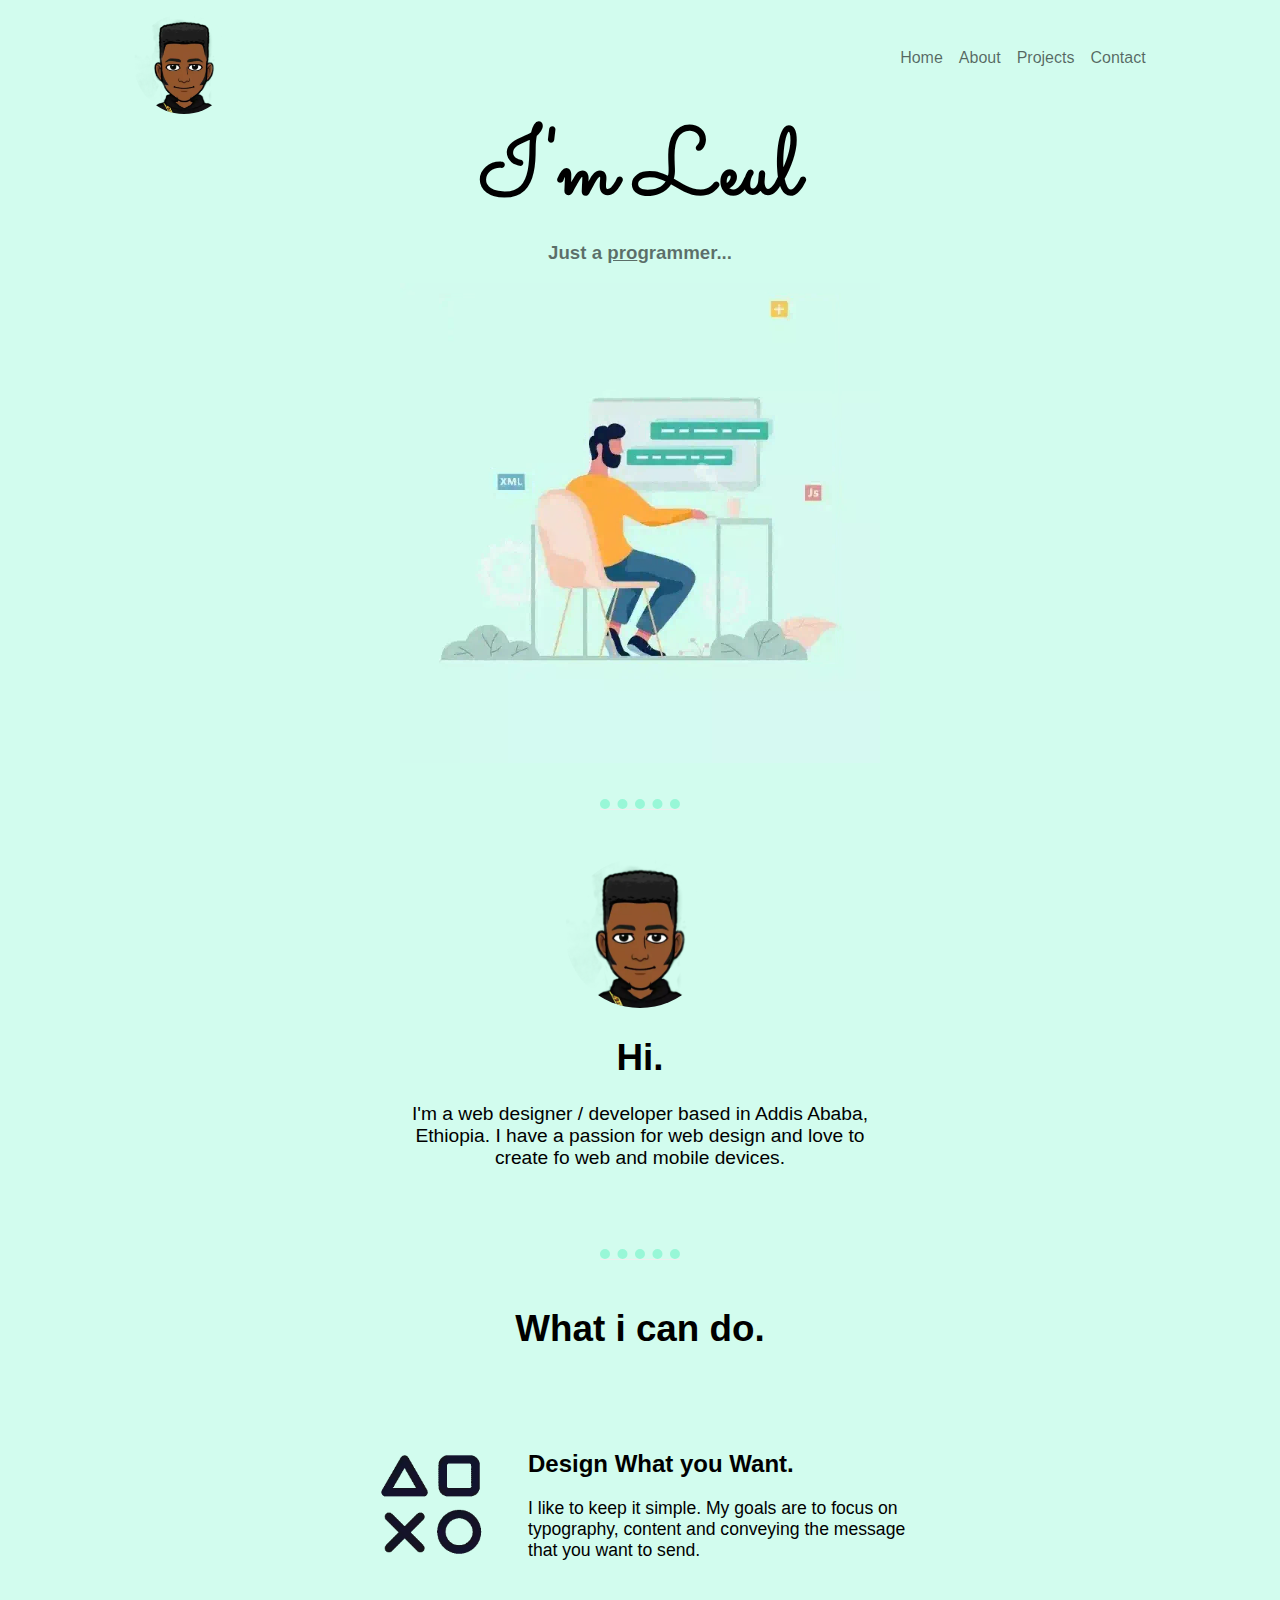
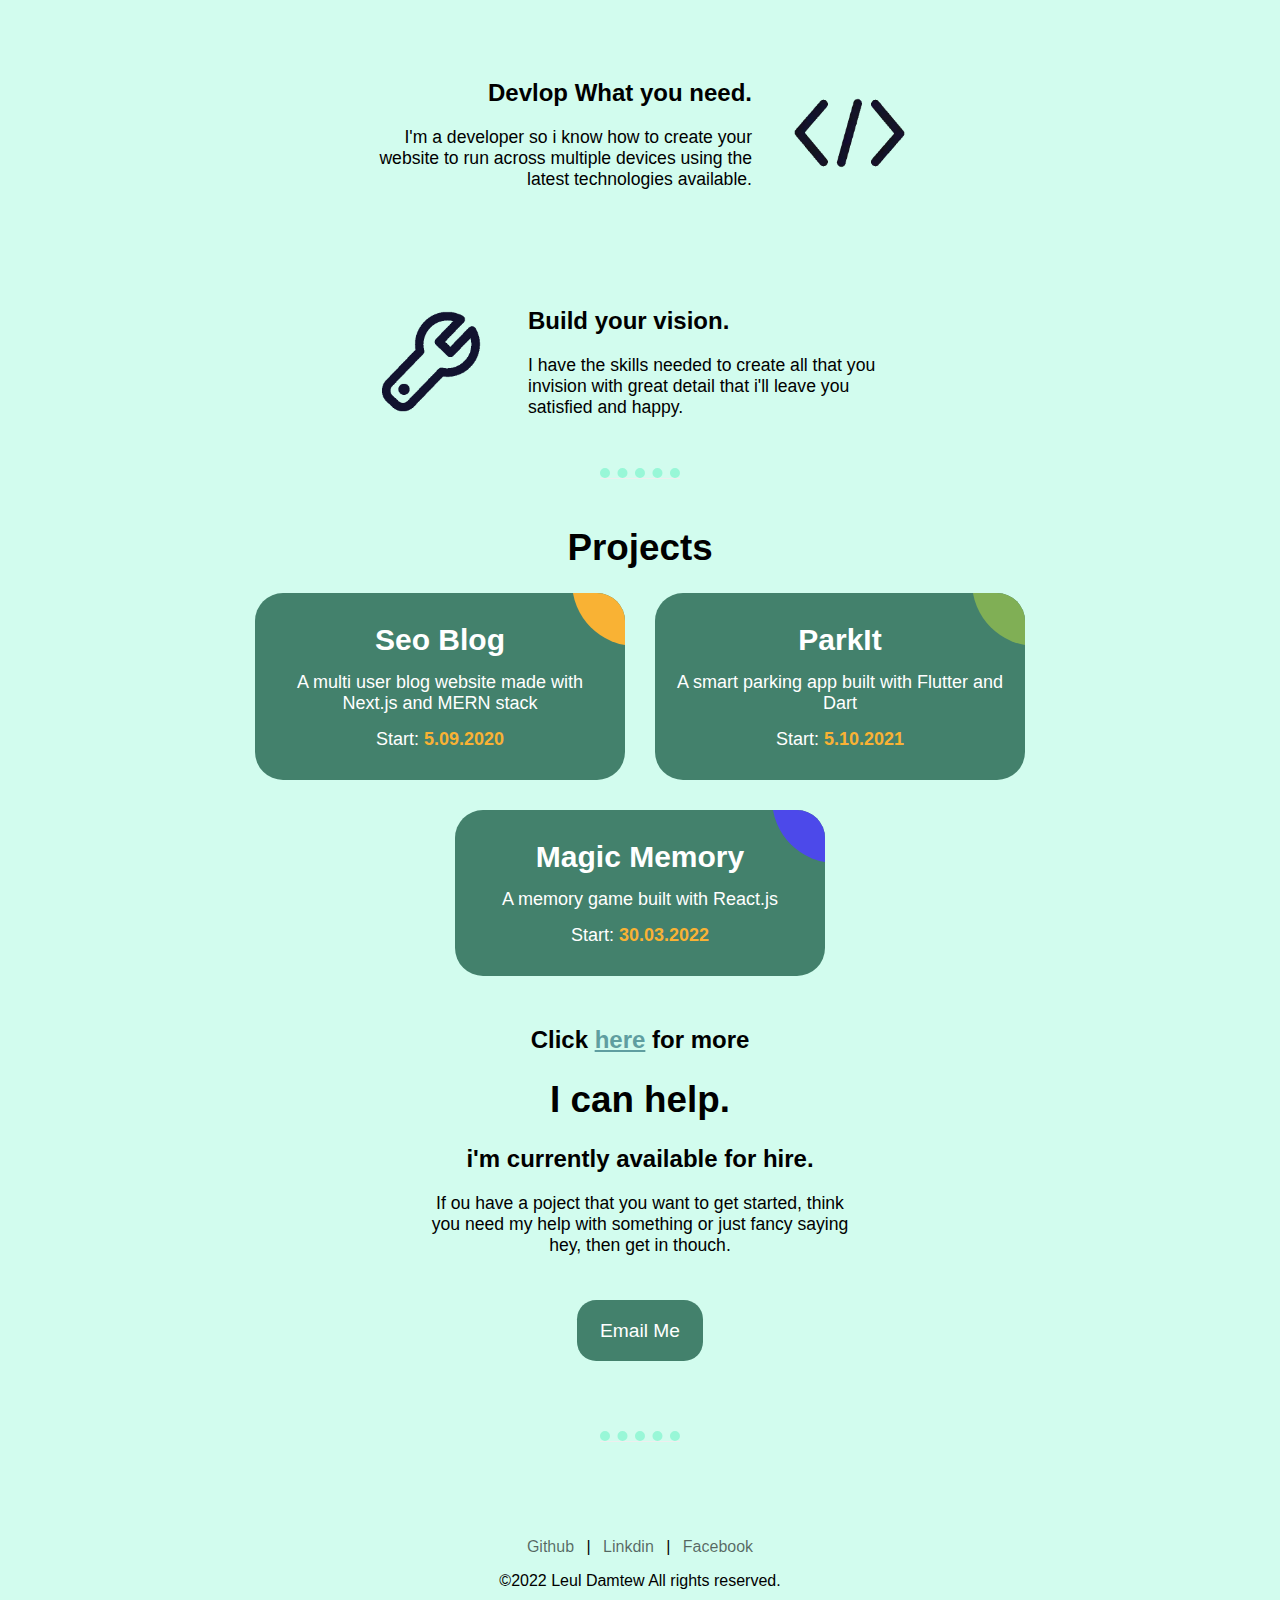
==== commit 93164ab8: "Add projects section on home page" ====
--- a/index.html
+++ b/index.html
@@ -1,171 +1,262 @@
-<!DOCTYPE html>
-<html lang="en">
-  <head>
-    <meta charset="utf-8" />
-    <meta name="viewport" content="width=device-width, initial-scale=1.0" />
-    <meta
-      name="google-site-verification"
-      content="QdpVJUfgln_Gdd2SexXveYf1xiCQ2ECX9qCUxyMStCs"
-    />
-    <meta name="description" content="Leul damtew" />
-    <meta name="description" content="Portfolio" />
-    <link rel="shortcut icon" href="assets/images/avatar.webp" type="image/x-icon" />
-    <title>Leul D.</title>
-    <!-- Google Fonts -->
-    <link
-      href="https://fonts.googleapis.com/css2?family=Sacramento&display=block"
-      rel="stylesheet"
-    />
-    <link rel="stylesheet" href="css/styles.css" />
-  </head>
-
-  <body>
-    <header id="home">
-      <nav class="navbar">
-        <a class="logo" href="#about"
-          ><img
-            class="avatar"
-            src="assets/images/avatar.webp"
-            alt="Avatar Image"
-            width="100"
-            height="100"
-        /></a>
-        <div class="menu-icon">
-          <img id="toggle" src="assets/icons/menu.svg" alt="Menu icon" />
-        </div>
-
-        <div class="nav-menu">
-          <ul class="nav-links">
-            <li class="nav-link"><a href="#home">Home</a></li>
-            <li class="nav-link"><a href="#about">About</a></li>
-            <li class="nav-link"><a href="projects.html">Projects</a></li>
-            <li class="nav-link"><a href="#contact">Contact</a></li>
-          </ul>
-        </div>
-        <!-- Mobile navigation -->
-        <div class="mobile-menu">
-          <img class="close" src="assets/icons/close.svg" alt="Close menu icon" />
-          <ul>
-            <li class="nav-link"><a tabindex="-1" href="#home">Home</a></li>
-            <li class="nav-link"><a tabindex="-1" href="#about">About</a></li>
-            <li class="nav-link">
-              <a tabindex="-1" href="projects.html">Projects</a>
-            </li>
-            <li class="nav-link"><a tabindex="-1" href="#contact">Contact</a></li>
-          </ul>
-        </div>
-      </nav>
-    </header>
-    <div class="scroll-up">
-      <a href="#home">
-        <svg xmlns="http://www.w3.org/2000/svg" viewBox="0 0 448 512">
-          <!--! Font Awesome Pro 6.0.0 by @fontawesome - https://fontawesome.com License - https://fontawesome.com/license (Commercial License) Copyright 2022 Fonticons, Inc. -->
-          <path
-            d="M384 32H64C28.65 32 0 60.65 0 96v320c0 35.34 28.65 64 64 64h320c35.35 0 64-28.66 64-64V96C448 60.65 419.3 32 384 32zM349.1 305.6C346.2 314.3 337.5 320 328 320h-208c-9.531 0-18.19-5.656-22-14.41C94.19 296.8 95.91 286.7 102.4 279.7l104-112c9.125-9.75 26.06-9.75 35.19 0l104 112C352.1 286.7 353.8 296.8 349.1 305.6z"
-          /></svg
-      ></a>
-    </div>
-    <main class="main">
-      <section id="intro">
-        <h1 class="title">I'm Leul</h1>
-        <h3 class="sub-title">Just a <span class="pro">pro</span>grammer...</h3>
-        <div data-aos="fade">
-          <img
-            class="p-anim"
-            src="assets/animations/pro.webp"
-            alt="Programmer Animation"
-          />
-        </div>
-      </section>
-
-      <hr />
-
-      <section id="about">
-        <img
-          class="avatar"
-          src="assets/images/avatar.webp"
-          alt="Avatar Image"
-          width="150"
-        />
-        <h1>Hi.</h1>
-        <p>
-          I'm a web designer / developer based in Addis Ababa, Ethiopia. I have a
-          passion for web design and love to create fo web and mobile devices.
-        </p>
-      </section>
-      <hr />
-      <section id="sevices">
-        <h1>What i can do.</h1>
-        <div class="card">
-          <img
-            class="card-img"
-            src="assets/animations/create.webp"
-            alt="Design icon"
-          />
-          <div class="cad-info">
-            <h2>Design What you Want.</h2>
-            <p class="card-desc">
-              I like to keep it simple. My goals are to focus on typography, content
-              and conveying the message that you want to send.
-            </p>
-          </div>
-        </div>
-
-        <div class="card reverse">
-          <img
-            class="card-img"
-            src="assets/animations/code.webp"
-            alt="Develop icon"
-          />
-          <div class="cad-info">
-            <h2>Devlop What you need.</h2>
-            <p class="card-desc">
-              I'm a developer so i know how to create your website to run across
-              multiple devices using the latest technologies available.
-            </p>
-          </div>
-        </div>
-        <div class="card">
-          <img
-            class="card-img"
-            src="assets/animations/design.gif"
-            alt="Design icon"
-          />
-          <div class="cad-info">
-            <h2>Build your vision.</h2>
-            <p class="card-desc">
-              I have the skills needed to create all that you invision with great
-              detail that i'll leave you satisfied and happy.
-            </p>
-          </div>
-        </div>
-      </section>
-
-      <hr />
-
-      <section id="contact">
-        <h1>I can help.</h1>
-        <h2>i'm currently available for hire.</h2>
-        <p>
-          If ou have a poject that you want to get started, think you need my help
-          with something or just fancy saying hey, then get in thouch.
-        </p>
-        <button class="e-btn">
-          <a href="mailto:leuldamtew@yahoo.com">Email Me</a>
-        </button>
-      </section>
-    </main>
-
-    <hr />
-
-    <!-- Footer -->
-    <footer id="footer">
-      <a href="https://github.com/unkld" target="_blank">Github</a> |
-      <a href="https://linkedin.com/in/leul-damtew-unkld" target="_blank">Linkdin</a>
-      |
-      <a href="https://facebook.com/leul.damtew" target="_blank">Facebook</a>
-      <p>©2022 <span>Leul Damtew</span> All rights reserved.</p>
-    </footer>
-    <script src="app.js"></script>
-  </body>
-</html>
+<!DOCTYPE html>
+<html lang="en">
+  <head>
+    <meta charset="utf-8" />
+    <meta name="viewport" content="width=device-width, initial-scale=1.0" />
+    <meta
+      name="google-site-verification"
+      content="QdpVJUfgln_Gdd2SexXveYf1xiCQ2ECX9qCUxyMStCs"
+    />
+    <meta name="description" content="Leul damtew" />
+    <meta name="description" content="Portfolio" />
+    <link
+      rel="shortcut icon"
+      href="assets/images/avatar.webp"
+      type="image/x-icon"
+    />
+    <title>Leul D.</title>
+    <!-- Google Fonts -->
+    <link
+      href="https://fonts.googleapis.com/css2?family=Sacramento&display=block"
+      rel="stylesheet"
+    />
+    <link rel="stylesheet" href="css/styles.css" />
+  </head>
+
+  <body>
+    <header id="home">
+      <nav class="navbar">
+        <a class="logo" href="#about"
+          ><img
+            class="avatar"
+            src="assets/images/avatar.webp"
+            alt="Avatar Image"
+            width="100"
+            height="100"
+        /></a>
+        <div class="menu-icon">
+          <img id="toggle" src="assets/icons/menu.svg" alt="Menu icon" />
+        </div>
+
+        <div class="nav-menu">
+          <ul class="nav-links">
+            <li class="nav-link"><a href="#home">Home</a></li>
+            <li class="nav-link"><a href="#about">About</a></li>
+            <li class="nav-link"><a href="projects.html">Projects</a></li>
+            <li class="nav-link"><a href="#contact">Contact</a></li>
+          </ul>
+        </div>
+        <!-- Mobile navigation -->
+        <div class="mobile-menu">
+          <img
+            class="close"
+            src="assets/icons/close.svg"
+            alt="Close menu icon"
+          />
+          <ul>
+            <li class="nav-link"><a tabindex="-1" href="#home">Home</a></li>
+            <li class="nav-link"><a tabindex="-1" href="#about">About</a></li>
+            <li class="nav-link">
+              <a tabindex="-1" href="projects.html">Projects</a>
+            </li>
+            <li class="nav-link">
+              <a tabindex="-1" href="#contact">Contact</a>
+            </li>
+          </ul>
+        </div>
+      </nav>
+    </header>
+    <div class="scroll-up">
+      <a href="#home">
+        <svg xmlns="http://www.w3.org/2000/svg" viewBox="0 0 448 512">
+          <!--! Font Awesome Pro 6.0.0 by @fontawesome - https://fontawesome.com License - https://fontawesome.com/license (Commercial License) Copyright 2022 Fonticons, Inc. -->
+          <path
+            d="M384 32H64C28.65 32 0 60.65 0 96v320c0 35.34 28.65 64 64 64h320c35.35 0 64-28.66 64-64V96C448 60.65 419.3 32 384 32zM349.1 305.6C346.2 314.3 337.5 320 328 320h-208c-9.531 0-18.19-5.656-22-14.41C94.19 296.8 95.91 286.7 102.4 279.7l104-112c9.125-9.75 26.06-9.75 35.19 0l104 112C352.1 286.7 353.8 296.8 349.1 305.6z"
+          /></svg
+      ></a>
+    </div>
+    <main class="main">
+      <section id="intro">
+        <h1 class="title">I'm Leul</h1>
+        <h3 class="sub-title">Just a <span class="pro">pro</span>grammer...</h3>
+        <div data-aos="fade">
+          <img
+            class="p-anim"
+            src="assets/animations/pro.webp"
+            alt="Programmer Animation"
+          />
+        </div>
+      </section>
+
+      <hr />
+
+      <section id="about">
+        <img
+          class="avatar"
+          src="assets/images/avatar.webp"
+          alt="Avatar Image"
+          width="150"
+        />
+        <h1>Hi.</h1>
+        <p>
+          I'm a web designer / developer based in Addis Ababa, Ethiopia. I have
+          a passion for web design and love to create fo web and mobile devices.
+        </p>
+      </section>
+      <hr />
+      <section id="sevices">
+        <h1>What i can do.</h1>
+        <div class="card">
+          <img
+            class="card-img"
+            src="assets/animations/create.webp"
+            alt="Design icon"
+          />
+          <div class="cad-info">
+            <h2>Design What you Want.</h2>
+            <p class="card-desc">
+              I like to keep it simple. My goals are to focus on typography,
+              content and conveying the message that you want to send.
+            </p>
+          </div>
+        </div>
+
+        <div class="card reverse">
+          <img
+            class="card-img"
+            src="assets/animations/code.webp"
+            alt="Develop icon"
+          />
+          <div class="cad-info">
+            <h2>Devlop What you need.</h2>
+            <p class="card-desc">
+              I'm a developer so i know how to create your website to run across
+              multiple devices using the latest technologies available.
+            </p>
+          </div>
+        </div>
+        <div class="card">
+          <img
+            class="card-img"
+            src="assets/animations/design.gif"
+            alt="Design icon"
+          />
+          <div class="cad-info">
+            <h2>Build your vision.</h2>
+            <p class="card-desc">
+              I have the skills needed to create all that you invision with
+              great detail that i'll leave you satisfied and happy.
+            </p>
+          </div>
+        </div>
+      </section>
+
+      <hr />
+
+      <section id="projects">
+        <h1>Projects</h1>
+
+        <div class="ag-format-container">
+          <div class="ag-courses_box">
+            <div class="ag-courses_item">
+              <a
+                href="https://seo-blog-front-end.vercel.app/"
+                class="ag-courses-item_link"
+                target="_blank"
+              >
+                <div class="ag-courses-item_bg"></div>
+
+                <div class="ag-courses-item_title">Seo Blog</div>
+                <div class="ag-courses-item_subtitle">
+                  A multi user blog website made with Next.js and MERN stack
+                </div>
+
+                <div class="ag-courses-item_date-box">
+                  Start:
+                  <span class="ag-courses-item_date"> 5.09.2020 </span>
+                </div>
+              </a>
+            </div>
+
+            <div class="ag-courses_item">
+              <a
+                href="https://github.com/UNKLD/ParkIt-demo"
+                class="ag-courses-item_link"
+                target="_blank"
+              >
+                <div class="ag-courses-item_bg"></div>
+
+                <div class="ag-courses-item_title">ParkIt</div>
+                <div class="ag-courses-item_subtitle">
+                  A smart parking app built with Flutter and Dart
+                </div>
+
+                <div class="ag-courses-item_date-box">
+                  Start:
+                  <span class="ag-courses-item_date"> 5.10.2021 </span>
+                </div>
+              </a>
+            </div>
+
+            <div class="ag-courses_item">
+              <a
+                href="http://magic-memory-one.vercel.app/"
+                class="ag-courses-item_link"
+                target="_blank"
+              >
+                <div class="ag-courses-item_bg"></div>
+
+                <div class="ag-courses-item_title">Magic Memory</div>
+
+                <div class="ag-courses-item_subtitle">
+                  A memory game built with React.js
+                </div>
+
+                <div class="ag-courses-item_date-box">
+                  Start:
+                  <span class="ag-courses-item_date"> 30.03.2022 </span>
+                </div>
+              </a>
+            </div>
+          </div>
+        </div>
+
+        <h2>
+          Click
+          <a
+            href="/projects.html"
+            style="text-decoration: underline; color: cadetblue"
+            >here</a
+          >
+          for more
+        </h2>
+      </section>
+
+      <section id="contact">
+        <h1>I can help.</h1>
+        <h2>i'm currently available for hire.</h2>
+        <p>
+          If ou have a poject that you want to get started, think you need my
+          help with something or just fancy saying hey, then get in thouch.
+        </p>
+        <button class="e-btn">
+          <a href="mailto:leuldamtew@yahoo.com">Email Me</a>
+        </button>
+      </section>
+    </main>
+
+    <hr />
+
+    <!-- Footer -->
+    <footer id="footer">
+      <a href="https://github.com/unkld" target="_blank">Github</a> |
+      <a href="https://linkedin.com/in/leul-damtew-unkld" target="_blank"
+        >Linkdin</a
+      >
+      |
+      <a href="https://facebook.com/leul.damtew" target="_blank">Facebook</a>
+      <p>©2022 <span>Leul Damtew</span> All rights reserved.</p>
+    </footer>
+    <script src="app.js"></script>
+  </body>
+</html>
--- a/css/styles.css
+++ b/css/styles.css
@@ -1,256 +1,394 @@
-html {
-  scroll-behavior: smooth;
-  overflow-x: hidden;
-}
-body {
-  font-family: sans-serif;
-  background-color: #d2fcee;
-  text-align: center;
-}
-body::-webkit-scrollbar {
-  width: 0.6rem;
-}
-
-body::-webkit-scrollbar-track {
-  background: #1e1e24;
-}
-
-body::-webkit-scrollbar-thumb {
-  background: #00fca8;
-  border-radius: 10px;
-}
-a {
-  text-decoration: none;
-  color: #00000097;
-}
-h1 {
-  font-size: 2.3rem;
-}
-hr {
-  border-top: #98f7d7 10px dotted;
-  border-left: 0;
-  border-right: 0;
-  width: 5rem;
-  margin: 2em auto 3em;
-}
-
-.scroll-up {
-  position: fixed;
-  display: none;
-  bottom: 2em;
-  right: 2em;
-  width: 2.5rem;
-  height: 2.5rem;
-  background-color: #d2fcee;
-}
-
-/* Header Styles */
-
-.logo {
-  margin-top: 1em;
-}
-.navbar {
-  display: flex;
-  background-color: #d2fcee;
-  justify-content: space-between;
-  align-items: center;
-  max-width: 80%;
-  margin: 0 auto;
-  height: 11vh;
-}
-
-.nav-links {
-  list-style: none;
-  display: flex;
-  gap: 1em;
-}
-
-.nav-link {
-  font-weight: 500;
-}
-.nav-link a:hover {
-  color: #30ad84;
-}
-.menu-icon {
-  display: none;
-  width: 40px;
-  height: 40px;
-  cursor: pointer;
-}
-.mobile-menu {
-  position: fixed;
-  display: flex;
-  flex-direction: column;
-  background-color: #d2fcee;
-  width: 0;
-  right: 0;
-  top: 0;
-  height: 100%;
-  transition: 0.5s;
-}
-.mobile-menu ul {
-  list-style: none;
-  padding-left: 5%;
-  margin-top: 5em;
-}
-
-.mobile-menu li {
-  padding-top: 1.2em;
-  font-size: larger;
-  font-weight: bold;
-}
-.mobile-menu a {
-  color: black;
-}
-.close {
-  position: absolute;
-  width: 25%;
-  right: 1em;
-  top: 1.3em;
-  cursor: pointer;
-}
-.avatar {
-  background-color: #d2fcee;
-  border-radius: 100%;
-}
-/* Intro Section styles */
-
-.title {
-  font-family: "Sacramento", cursive;
-  font-size: 5.8rem;
-  margin: 0;
-}
-
-.sub-title {
-  /* font-family: "Ubuntu", sans-serif; */
-  margin-top: 0;
-  color: #00000090;
-}
-.pro {
-  text-decoration: underline;
-}
-
-.p-anim {
-  width: 30em;
-}
-
-/* About Section styles */
-#about {
-  margin: 2em 0 5em;
-}
-
-#about p {
-  width: 25em;
-  margin: 0.3em auto 0;
-  font-size: 1.2rem;
-}
-
-/* Services Section */
-
-.card {
-  display: flex;
-  align-items: center;
-  justify-content: center;
-  gap: 2rem;
-  margin-top: 5em;
-  text-align: start;
-}
-.reverse {
-  flex-direction: row-reverse;
-  text-align: end;
-}
-.card-img {
-  width: 8.2rem;
-}
-.card-desc {
-  width: 22em;
-  font-size: 1.1rem;
-}
-
-/* contact section styles */
-
-#contact {
-  margin: 0em auto 2em;
-}
-
-#contact p {
-  width: 25em;
-  margin: 0.3em auto 0;
-  font-size: 1.1rem;
-  margin-bottom: 2.5em;
-}
-.e-btn {
-  background-color: #10d594;
-  padding: 1em 1.2em;
-  font-size: 1.2rem;
-  border-radius: 1em;
-  border-style: unset;
-  cursor: pointer;
-  margin-bottom: 2em;
-}
-
-.e-btn a{
-  color: white;
-
-}
-
-/* Footer styles */
-footer {
-  margin: 6em 0 0;
-}
-footer a {
-  margin: 0.5em 0.5em 0;
-}
-footer a:hover {
-  color: #00fca8;
-}
-
-@media only screen and (max-width: 900px) {
-  .nav-menu {
-    display: none;
-  }
-  .mobile-menu {
-    text-align: start;
-  }
-  .menu-icon {
-    display: block;
-  }
-  .close {
-    width: 15%;
-  }
-  .title {
-    margin-top: 1.4em;
-  }
-  #about p {
-    width: 70vw;
-    margin: 0.3em auto 0;
-    font-size: 1.2rem;
-  }
-}
-@media only screen and (max-width: 600px) {
-  h1 {
-    font-size: 2em;
-  }
-
-  .title {
-    font-size: 3rem;
-  }
-  .p-anim {
-    width: 95vw;
-  }
-  .card {
-    flex-direction: column;
-    text-align: center;
-  }
-  .card-desc {
-    max-width: 70vw;
-  }
-  #contact p {
-    width: 75vw;
-  }
-  .scroll-up {
-    bottom: 5em;
-    width: 2rem;
-    height: 2rem;
-  }
-}
+html {
+  scroll-behavior: smooth;
+  overflow-x: hidden;
+}
+body {
+  font-family: sans-serif;
+  background-color: #d2fcee;
+  text-align: center;
+}
+body::-webkit-scrollbar {
+  width: 0.6rem;
+}
+
+body::-webkit-scrollbar-track {
+  background: #1e1e24;
+}
+
+body::-webkit-scrollbar-thumb {
+  background: #00fca8;
+  border-radius: 10px;
+}
+a {
+  text-decoration: none;
+  color: #00000097;
+}
+h1 {
+  font-size: 2.3rem;
+}
+hr {
+  border-top: #98f7d7 10px dotted;
+  border-left: 0;
+  border-right: 0;
+  width: 5rem;
+  margin: 2em auto 3em;
+}
+
+.scroll-up {
+  position: fixed;
+  display: none;
+  bottom: 2em;
+  right: 2em;
+  width: 2.5rem;
+  height: 2.5rem;
+  background-color: #d2fcee;
+}
+
+/* Header Styles */
+
+.logo {
+  margin-top: 1em;
+}
+.navbar {
+  display: flex;
+  background-color: #d2fcee;
+  justify-content: space-between;
+  align-items: center;
+  max-width: 80%;
+  margin: 0 auto;
+  height: 11vh;
+}
+
+.nav-links {
+  list-style: none;
+  display: flex;
+  gap: 1em;
+}
+
+.nav-link {
+  font-weight: 500;
+}
+.nav-link a:hover {
+  color: #30ad84;
+}
+.menu-icon {
+  display: none;
+  width: 40px;
+  height: 40px;
+  cursor: pointer;
+}
+.mobile-menu {
+  position: fixed;
+  display: flex;
+  flex-direction: column;
+  background-color: #d2fcee;
+  width: 0;
+  right: 0;
+  top: 0;
+  height: 100%;
+  transition: 0.5s;
+}
+.mobile-menu ul {
+  list-style: none;
+  padding-left: 5%;
+  margin-top: 5em;
+}
+
+.mobile-menu li {
+  padding-top: 1.2em;
+  font-size: larger;
+  font-weight: bold;
+}
+.mobile-menu a {
+  color: black;
+}
+.close {
+  position: absolute;
+  width: 25%;
+  right: 1em;
+  top: 1.3em;
+  cursor: pointer;
+}
+.avatar {
+  background-color: #d2fcee;
+  border-radius: 100%;
+}
+/* Intro Section styles */
+
+.title {
+  font-family: "Sacramento", cursive;
+  font-size: 5.8rem;
+  margin: 0;
+}
+
+.sub-title {
+  /* font-family: "Ubuntu", sans-serif; */
+  margin-top: 0;
+  color: #00000090;
+}
+.pro {
+  text-decoration: underline;
+}
+
+.p-anim {
+  width: 30em;
+}
+
+/* About Section styles */
+#about {
+  margin: 2em 0 5em;
+}
+
+#about p {
+  width: 25em;
+  margin: 0.3em auto 0;
+  font-size: 1.2rem;
+}
+
+/* Services Section */
+
+.card {
+  display: flex;
+  align-items: center;
+  justify-content: center;
+  gap: 2rem;
+  margin-top: 5em;
+  text-align: start;
+}
+.reverse {
+  flex-direction: row-reverse;
+  text-align: end;
+}
+.card-img {
+  width: 8.2rem;
+}
+.card-desc {
+  width: 22em;
+  font-size: 1.1rem;
+}
+
+/* contact section styles */
+
+#contact {
+  margin: 0em auto 2em;
+}
+
+#contact p {
+  width: 25em;
+  margin: 0.3em auto 0;
+  font-size: 1.1rem;
+  margin-bottom: 2.5em;
+}
+.e-btn {
+  background-color: #43816c;
+  padding: 1em 1.2em;
+  font-size: 1.2rem;
+  border-radius: 1em;
+  border-style: unset;
+  cursor: pointer;
+  margin-bottom: 2em;
+}
+
+.e-btn a {
+  color: white;
+}
+
+/* Footer styles */
+footer {
+  margin: 6em 0 0;
+}
+footer a {
+  margin: 0.5em 0.5em 0;
+}
+footer a:hover {
+  color: #00fca8;
+}
+
+.ag-format-container {
+  margin: 0 auto;
+  display: flex;
+  align-items: center;
+  justify-content: center;
+}
+
+.ag-courses_box {
+  width: 1000px;
+  display: flex;
+  align-items: center;
+  justify-content: center;
+  flex-wrap: wrap;
+}
+
+.ag-courses_item {
+  -ms-flex-preferred-size: calc(40% - 30px);
+  flex-basis: calc(40% - 30px);
+
+  margin: 0 15px 30px;
+
+  overflow: hidden;
+
+  border-radius: 28px;
+}
+.ag-courses-item_link {
+  display: block;
+  padding: 30px 20px;
+  background-color: #43816c;
+
+  overflow: hidden;
+
+  position: relative;
+}
+.ag-courses-item_link:hover,
+.ag-courses-item_link:hover .ag-courses-item_date {
+  text-decoration: none;
+  color: #fff;
+}
+.ag-courses-item_link:hover .ag-courses-item_bg {
+  -webkit-transform: scale(10);
+  -ms-transform: scale(10);
+  transform: scale(10);
+}
+.ag-courses-item_title {
+  /* min-height: 87px; */
+  /* margin: 0 0 2px; */
+
+  overflow: hidden;
+
+  font-weight: bold;
+  font-size: 30px;
+  color: #fff;
+
+  z-index: 2;
+  position: relative;
+}
+
+.ag-courses-item_subtitle {
+  font-size: 18px;
+  margin: 15px 0 15px;
+  color: #fff;
+
+  z-index: 2;
+  position: relative;
+}
+
+.ag-courses-item_date-box {
+  font-size: 18px;
+  color: #fff;
+
+  z-index: 2;
+  position: relative;
+}
+.ag-courses-item_date {
+  font-weight: bold;
+  color: #f9b234;
+
+  -webkit-transition: color 0.5s ease;
+  -o-transition: color 0.5s ease;
+  transition: color 0.5s ease;
+}
+.ag-courses-item_bg {
+  height: 128px;
+  width: 128px;
+  background-color: #f9b234;
+
+  z-index: 1;
+  position: absolute;
+  top: -75px;
+  right: -75px;
+
+  border-radius: 50%;
+
+  -webkit-transition: all 0.5s ease;
+  -o-transition: all 0.5s ease;
+  transition: all 0.5s ease;
+}
+.ag-courses_item:nth-child(2n) .ag-courses-item_bg {
+  background-color: #80af55;
+}
+.ag-courses_item:nth-child(3n) .ag-courses-item_bg {
+  background-color: #4c49ea;
+}
+
+@media only screen and (max-width: 979px) {
+  .ag-courses_item {
+    -ms-flex-preferred-size: calc(50% - 30px);
+    flex-basis: calc(50% - 30px);
+  }
+  .ag-courses-item_title {
+    font-size: 24px;
+  }
+}
+
+@media only screen and (max-width: 767px) {
+  .ag-format-container {
+    width: 96%;
+  }
+}
+@media only screen and (max-width: 639px) {
+  .ag-courses_item {
+    -ms-flex-preferred-size: 100%;
+    flex-basis: 100%;
+  }
+  .ag-courses-item_title {
+    min-height: 72px;
+    line-height: 1;
+
+    font-size: 24px;
+  }
+  .ag-courses-item_link {
+    padding: 22px 40px;
+  }
+  .ag-courses-item_date-box {
+    font-size: 16px;
+  }
+}
+
+@media only screen and (max-width: 900px) {
+  .nav-menu {
+    display: none;
+  }
+  .mobile-menu {
+    text-align: start;
+  }
+  .menu-icon {
+    display: block;
+  }
+  .close {
+    width: 15%;
+  }
+  .title {
+    margin-top: 1.4em;
+  }
+  #about p {
+    width: 70vw;
+    margin: 0.3em auto 0;
+    font-size: 1.2rem;
+  }
+}
+@media only screen and (max-width: 600px) {
+  h1 {
+    font-size: 2em;
+  }
+
+  .title {
+    font-size: 3rem;
+  }
+  .p-anim {
+    width: 95vw;
+  }
+  .card {
+    flex-direction: column;
+    text-align: center;
+  }
+  .card-desc {
+    max-width: 70vw;
+  }
+  #contact p {
+    width: 75vw;
+  }
+  .scroll-up {
+    bottom: 5em;
+    width: 2rem;
+    height: 2rem;
+  }
+}
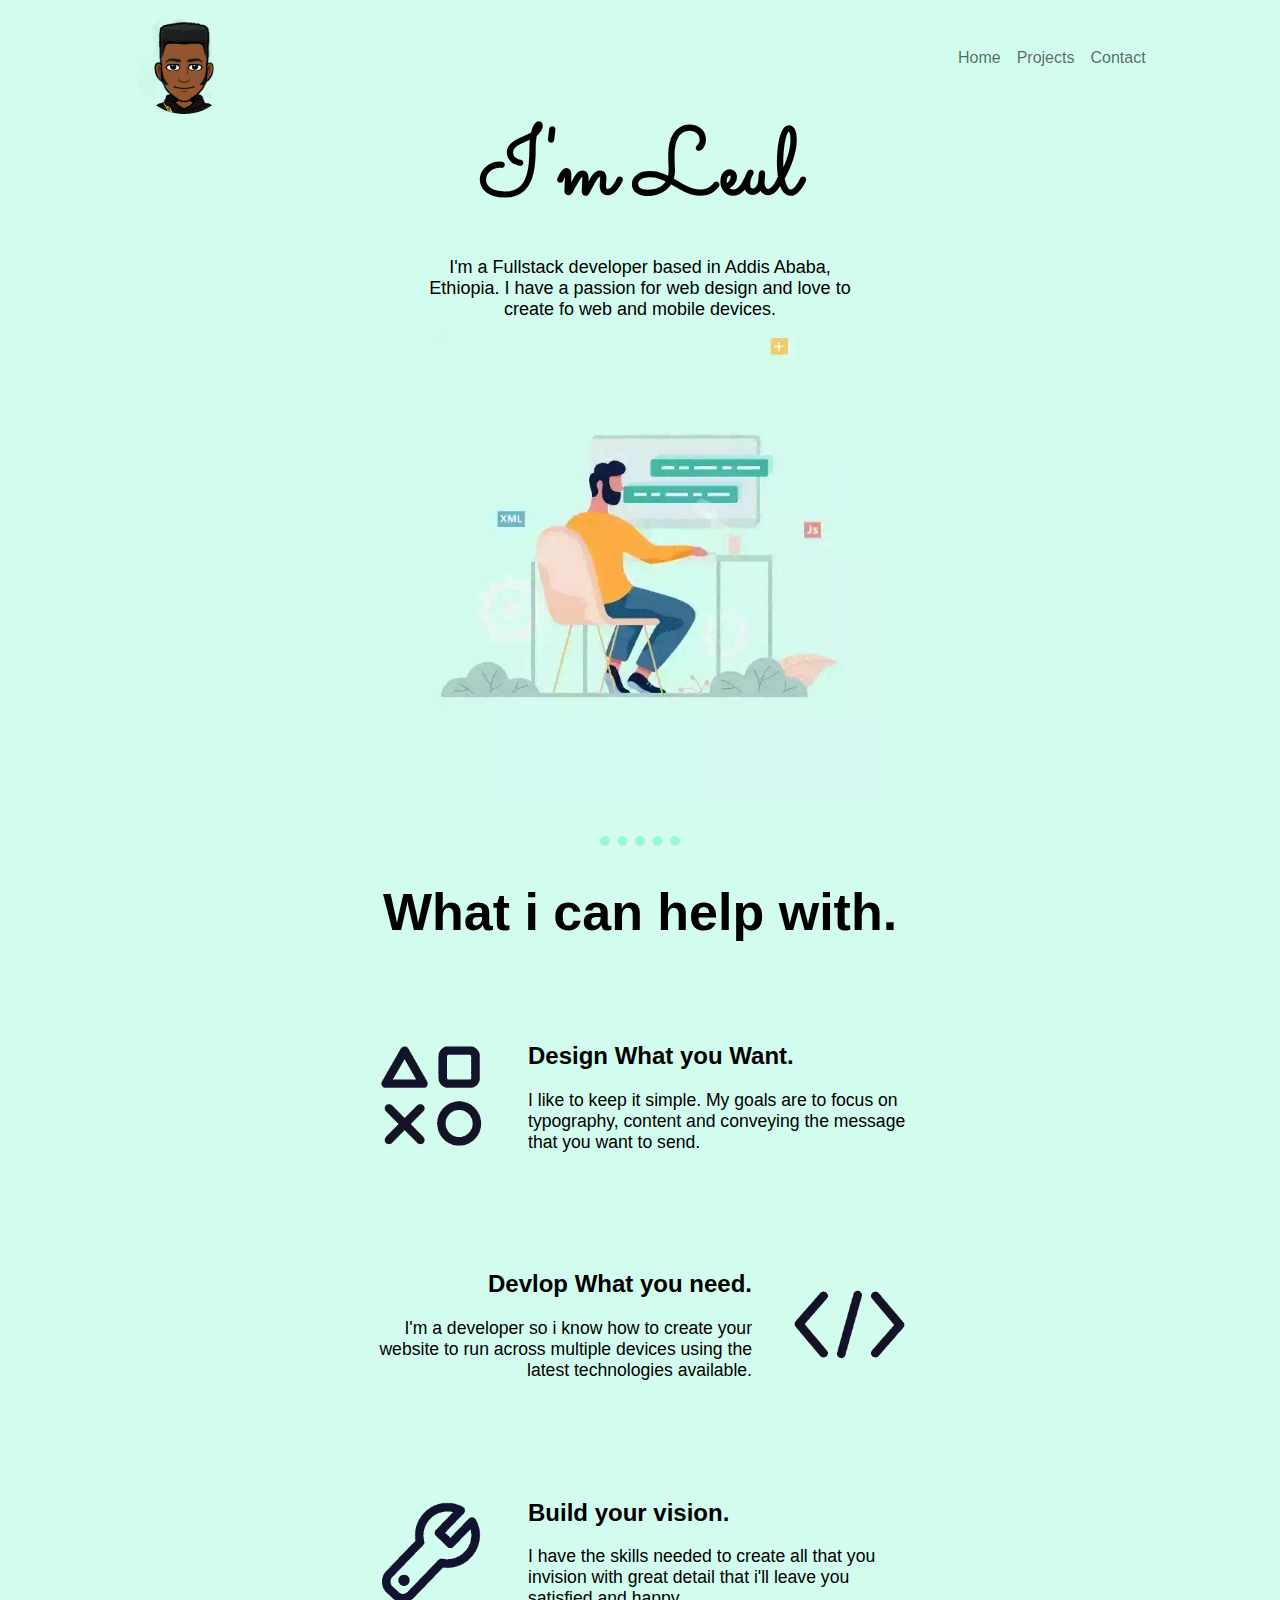
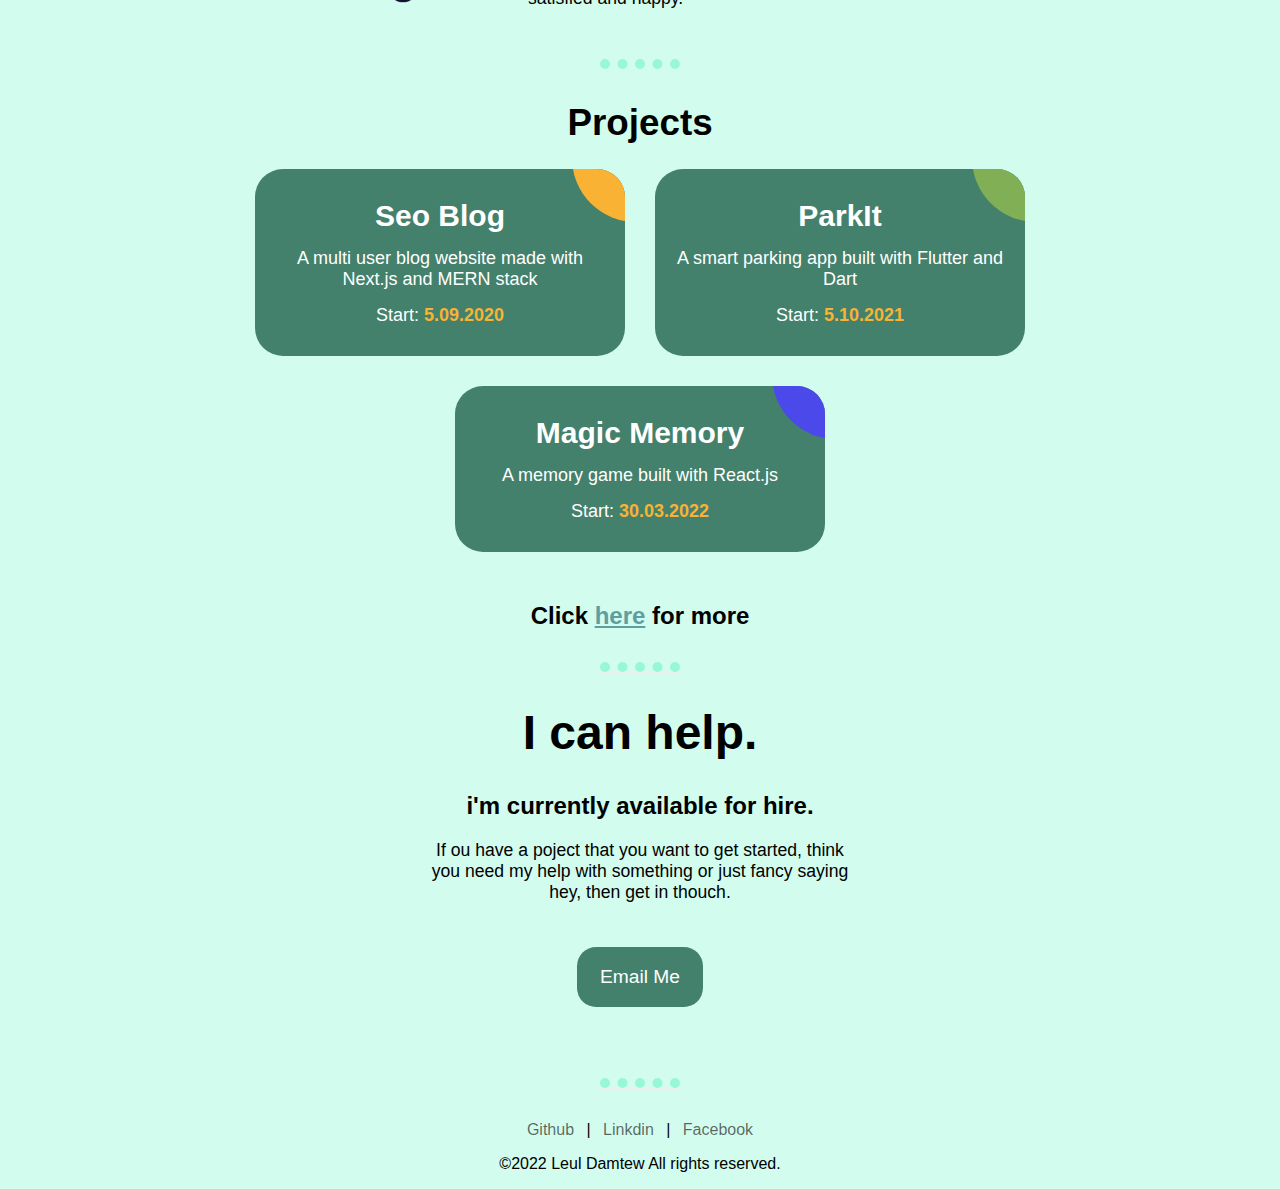
==== commit a7f07109: "modified home page" ====
--- a/index.html
+++ b/index.html
@@ -26,7 +26,7 @@
   <body>
     <header id="home">
       <nav class="navbar">
-        <a class="logo" href="#about"
+        <a class="logo" href="#home"
           ><img
             class="avatar"
             src="assets/images/avatar.webp"
@@ -41,8 +41,7 @@
         <div class="nav-menu">
           <ul class="nav-links">
             <li class="nav-link"><a href="#home">Home</a></li>
-            <li class="nav-link"><a href="#about">About</a></li>
-            <li class="nav-link"><a href="projects.html">Projects</a></li>
+            <li class="nav-link"><a href="#projects">Projects</a></li>
             <li class="nav-link"><a href="#contact">Contact</a></li>
           </ul>
         </div>
@@ -55,9 +54,8 @@
           />
           <ul>
             <li class="nav-link"><a tabindex="-1" href="#home">Home</a></li>
-            <li class="nav-link"><a tabindex="-1" href="#about">About</a></li>
             <li class="nav-link">
-              <a tabindex="-1" href="projects.html">Projects</a>
+              <a tabindex="-1" href="#projects">Projects</a>
             </li>
             <li class="nav-link">
               <a tabindex="-1" href="#contact">Contact</a>
@@ -77,8 +75,18 @@
     </div>
     <main class="main">
       <section id="intro">
-        <h1 class="title">I'm Leul</h1>
-        <h3 class="sub-title">Just a <span class="pro">pro</span>grammer...</h3>
+        <h1 class="title" style="margin-bottom: 15px">I'm Leul</h1>
+        <p
+          style="
+            font-size: 18px;
+            text-align: center;
+            margin: auto;
+            max-width: 450px;
+          "
+        >
+          I'm a Fullstack developer based in Addis Ababa, Ethiopia. I have a
+          passion for web design and love to create fo web and mobile devices.
+        </p>
         <div data-aos="fade">
           <img
             class="p-anim"
@@ -90,22 +98,8 @@
 
       <hr />
 
-      <section id="about">
-        <img
-          class="avatar"
-          src="assets/images/avatar.webp"
-          alt="Avatar Image"
-          width="150"
-        />
-        <h1>Hi.</h1>
-        <p>
-          I'm a web designer / developer based in Addis Ababa, Ethiopia. I have
-          a passion for web design and love to create fo web and mobile devices.
-        </p>
-      </section>
-      <hr />
       <section id="sevices">
-        <h1>What i can do.</h1>
+        <h1 style="font-size: 52px">What i can help with.</h1>
         <div class="card">
           <img
             class="card-img"
@@ -224,16 +218,23 @@
         <h2>
           Click
           <a
-            href="/projects.html"
-            style="text-decoration: underline; color: cadetblue"
+            href="https://www.github.com/unkld"
+            target="_blank"
+            style="
+              text-decoration: underline;
+              color: cadetblue;
+              margin-bottom: 20px;
+            "
             >here</a
           >
           for more
         </h2>
       </section>
 
+      <hr />
+
       <section id="contact">
-        <h1>I can help.</h1>
+        <h1 style="font-size: 48px">I can help.</h1>
         <h2>i'm currently available for hire.</h2>
         <p>
           If ou have a poject that you want to get started, think you need my
--- a/css/styles.css
+++ b/css/styles.css
@@ -31,7 +31,7 @@
   border-left: 0;
   border-right: 0;
   width: 5rem;
-  margin: 2em auto 3em;
+  margin: 2em auto 2em;
 }
 
 .scroll-up {
@@ -195,7 +195,7 @@
 
 /* Footer styles */
 footer {
-  margin: 6em 0 0;
+  margin: 0;
 }
 footer a {
   margin: 0.5em 0.5em 0;
